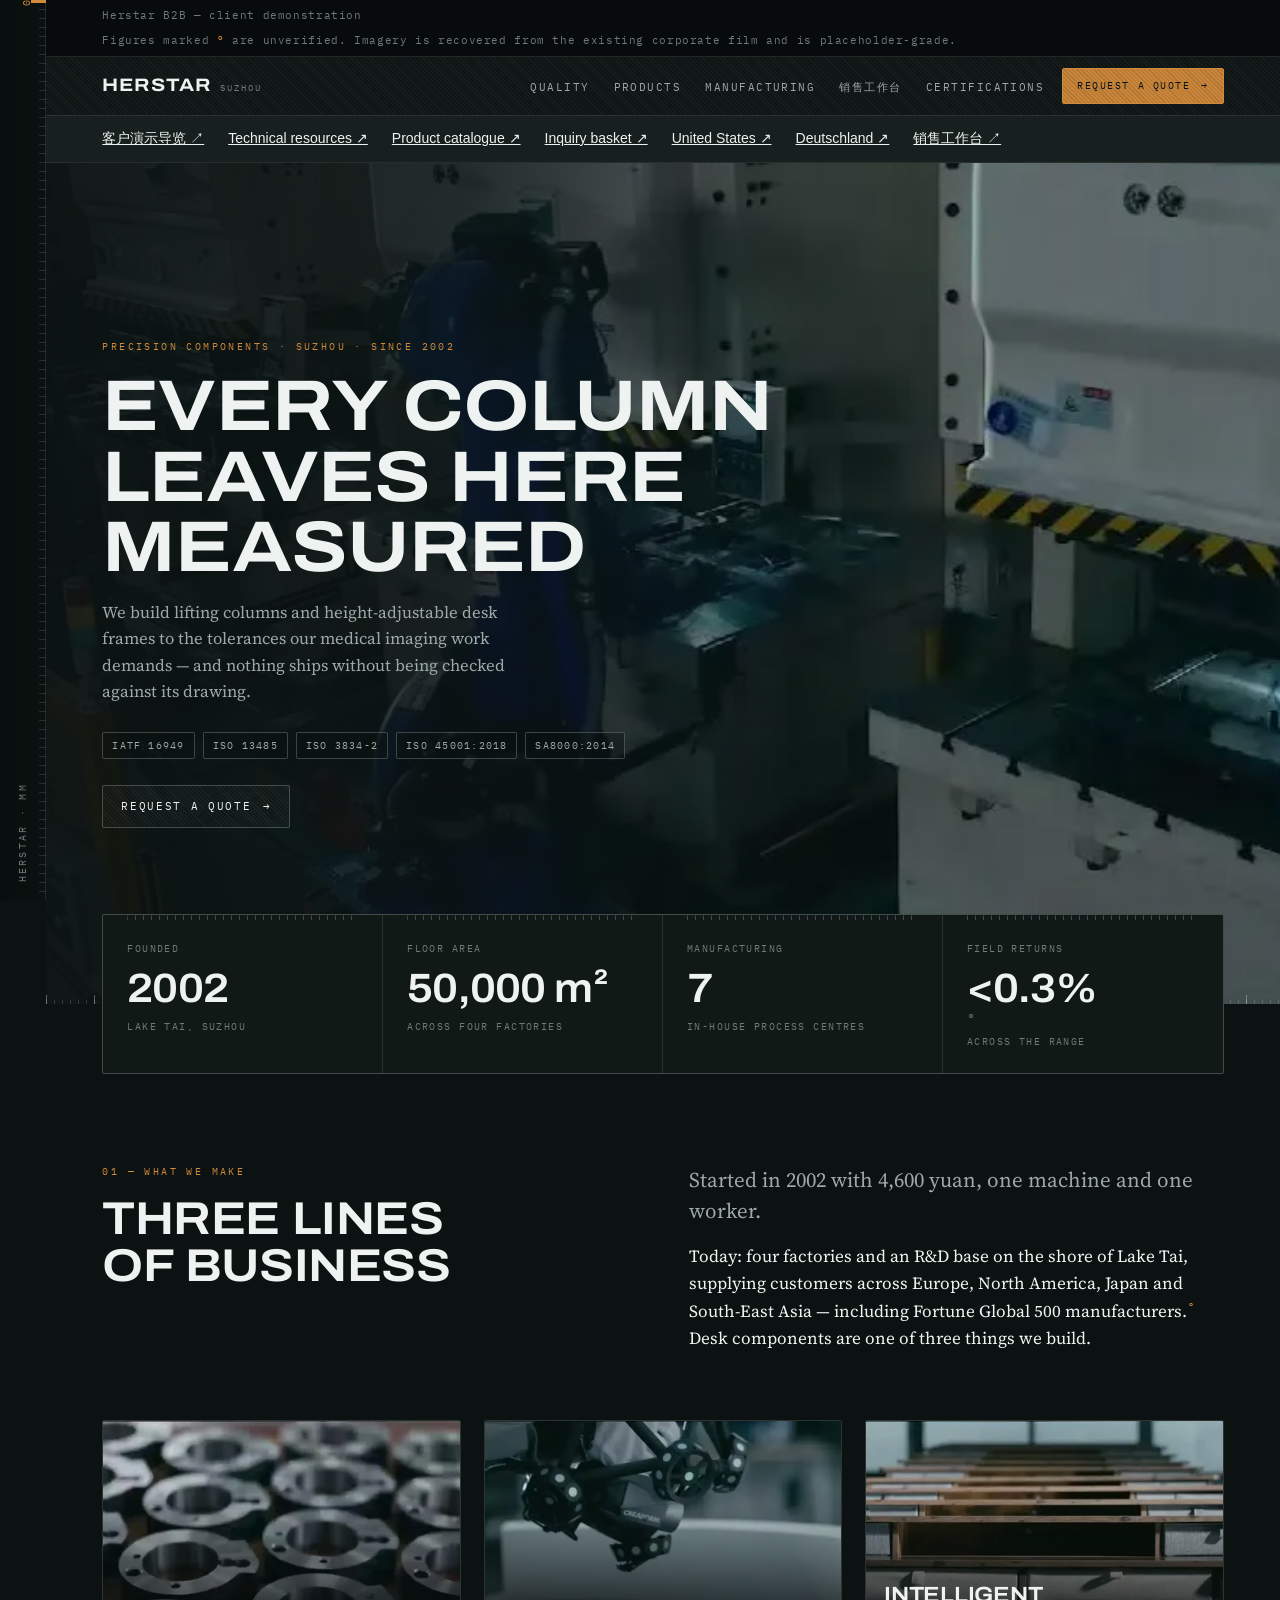
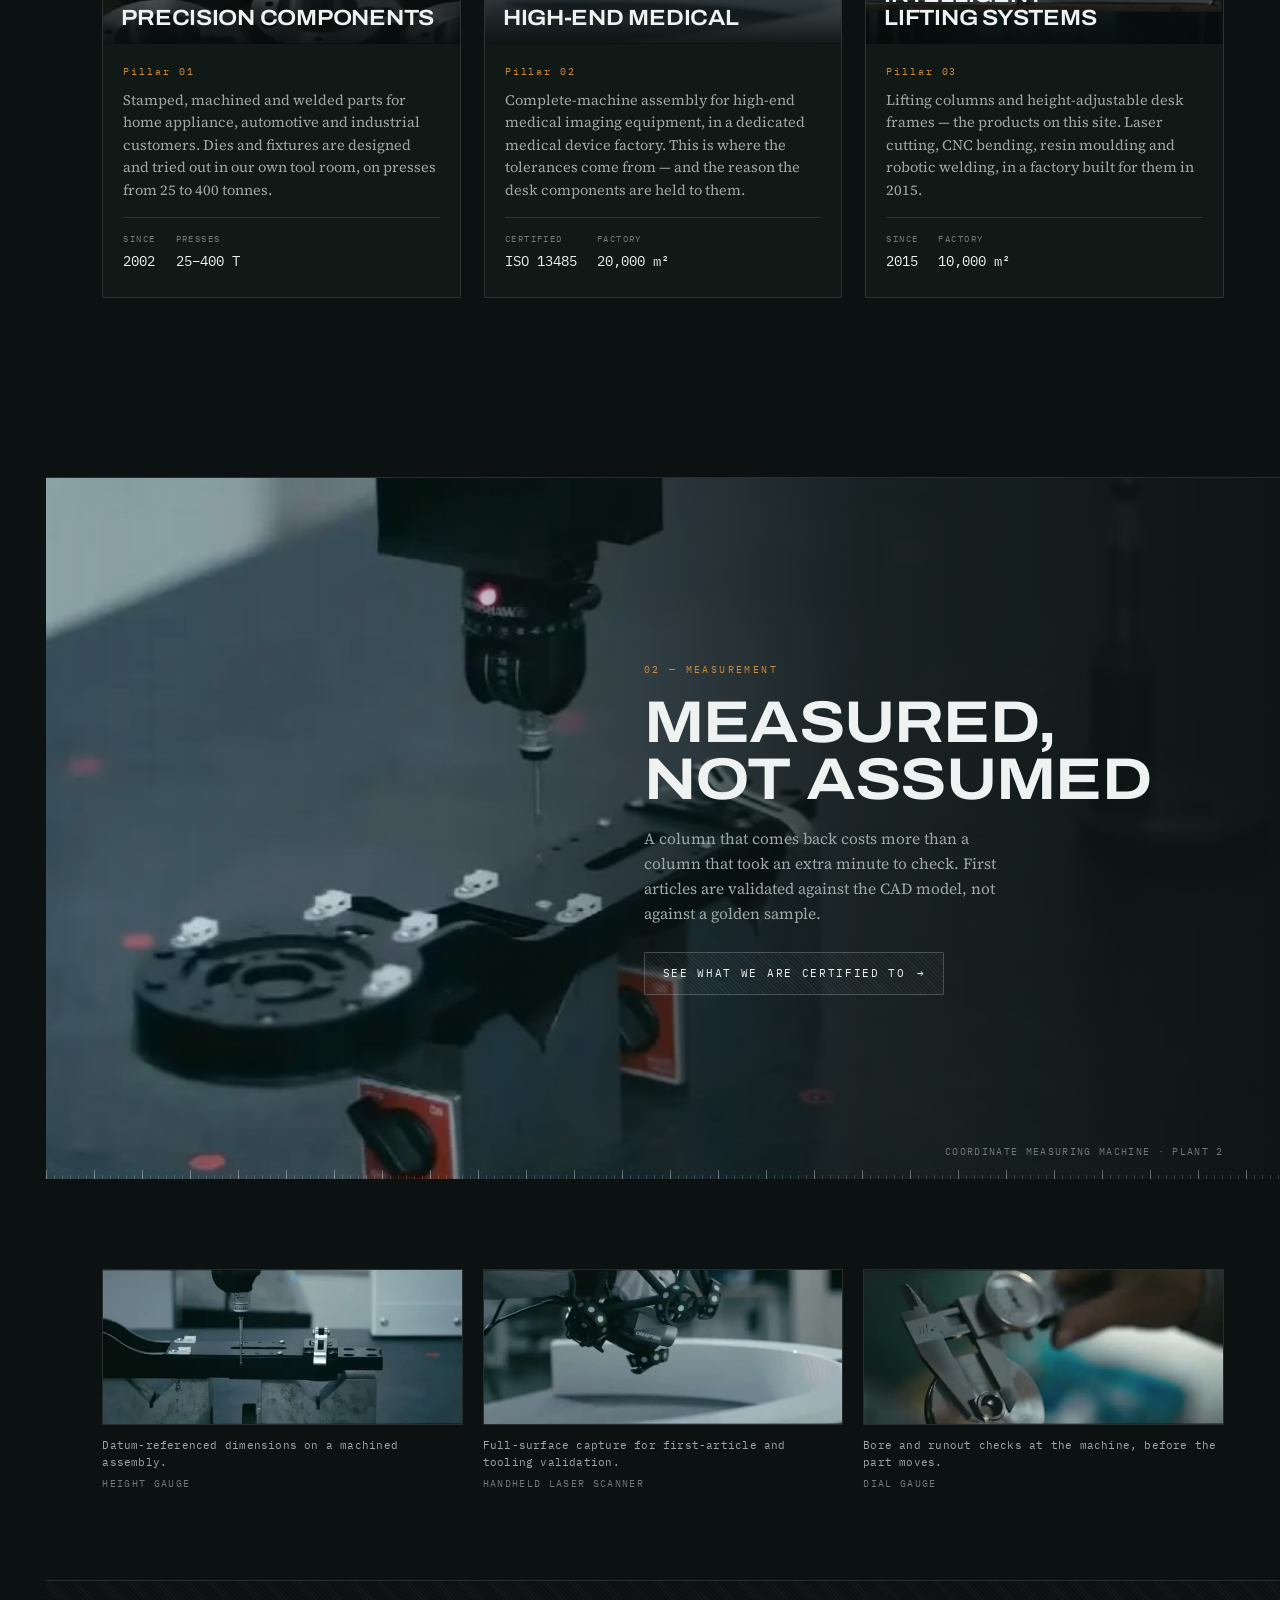
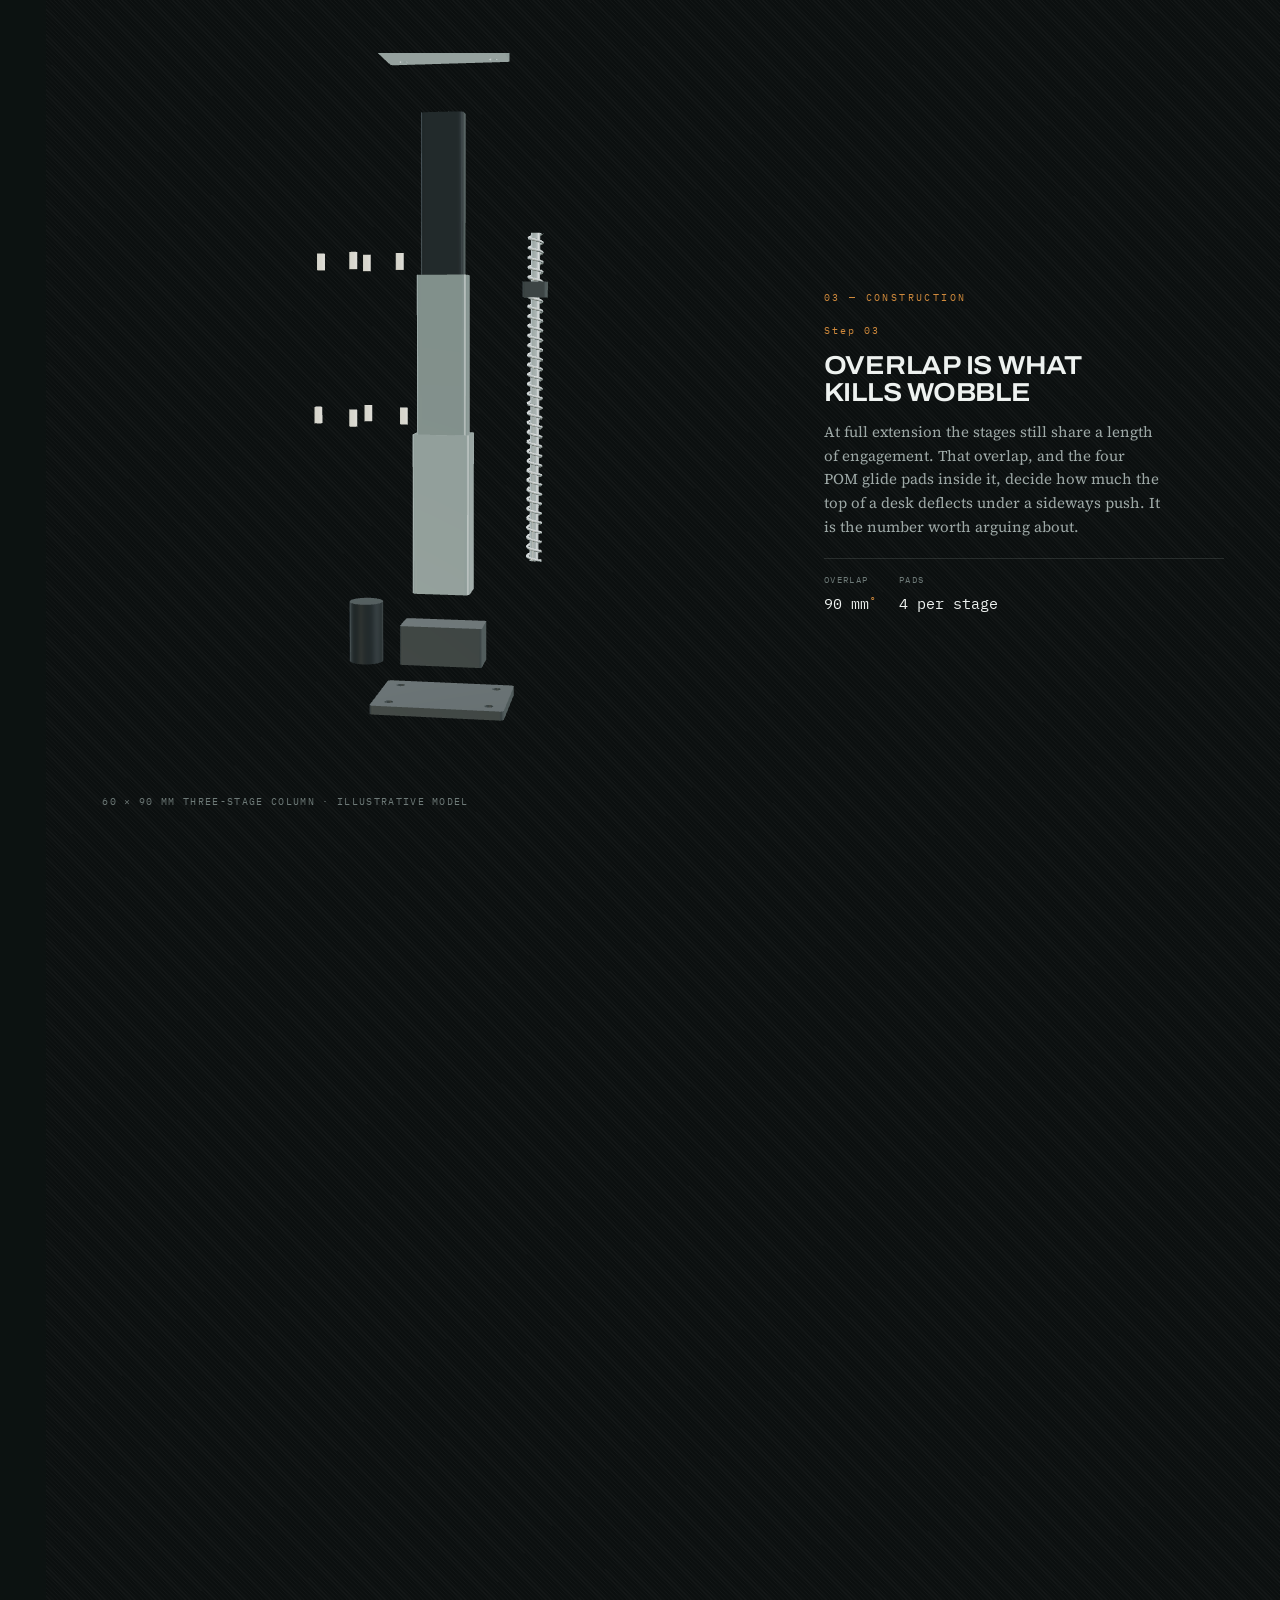
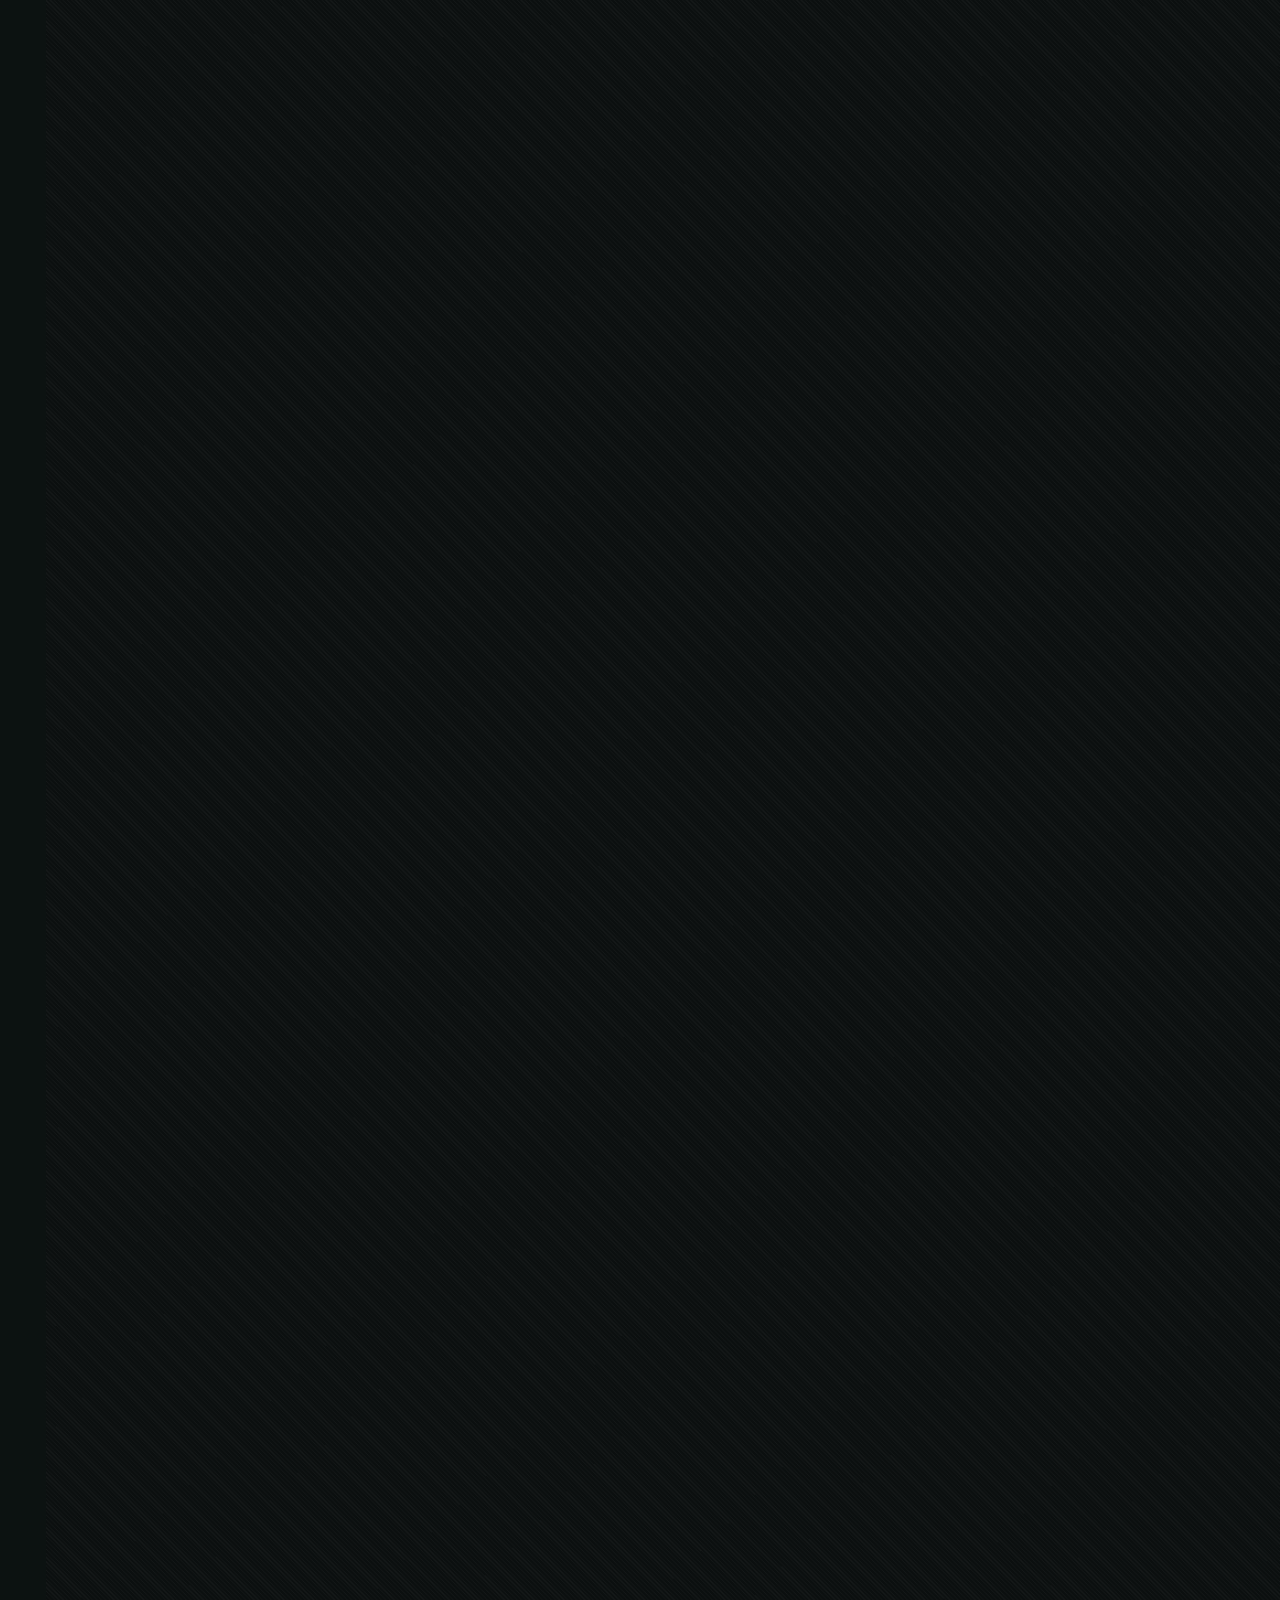
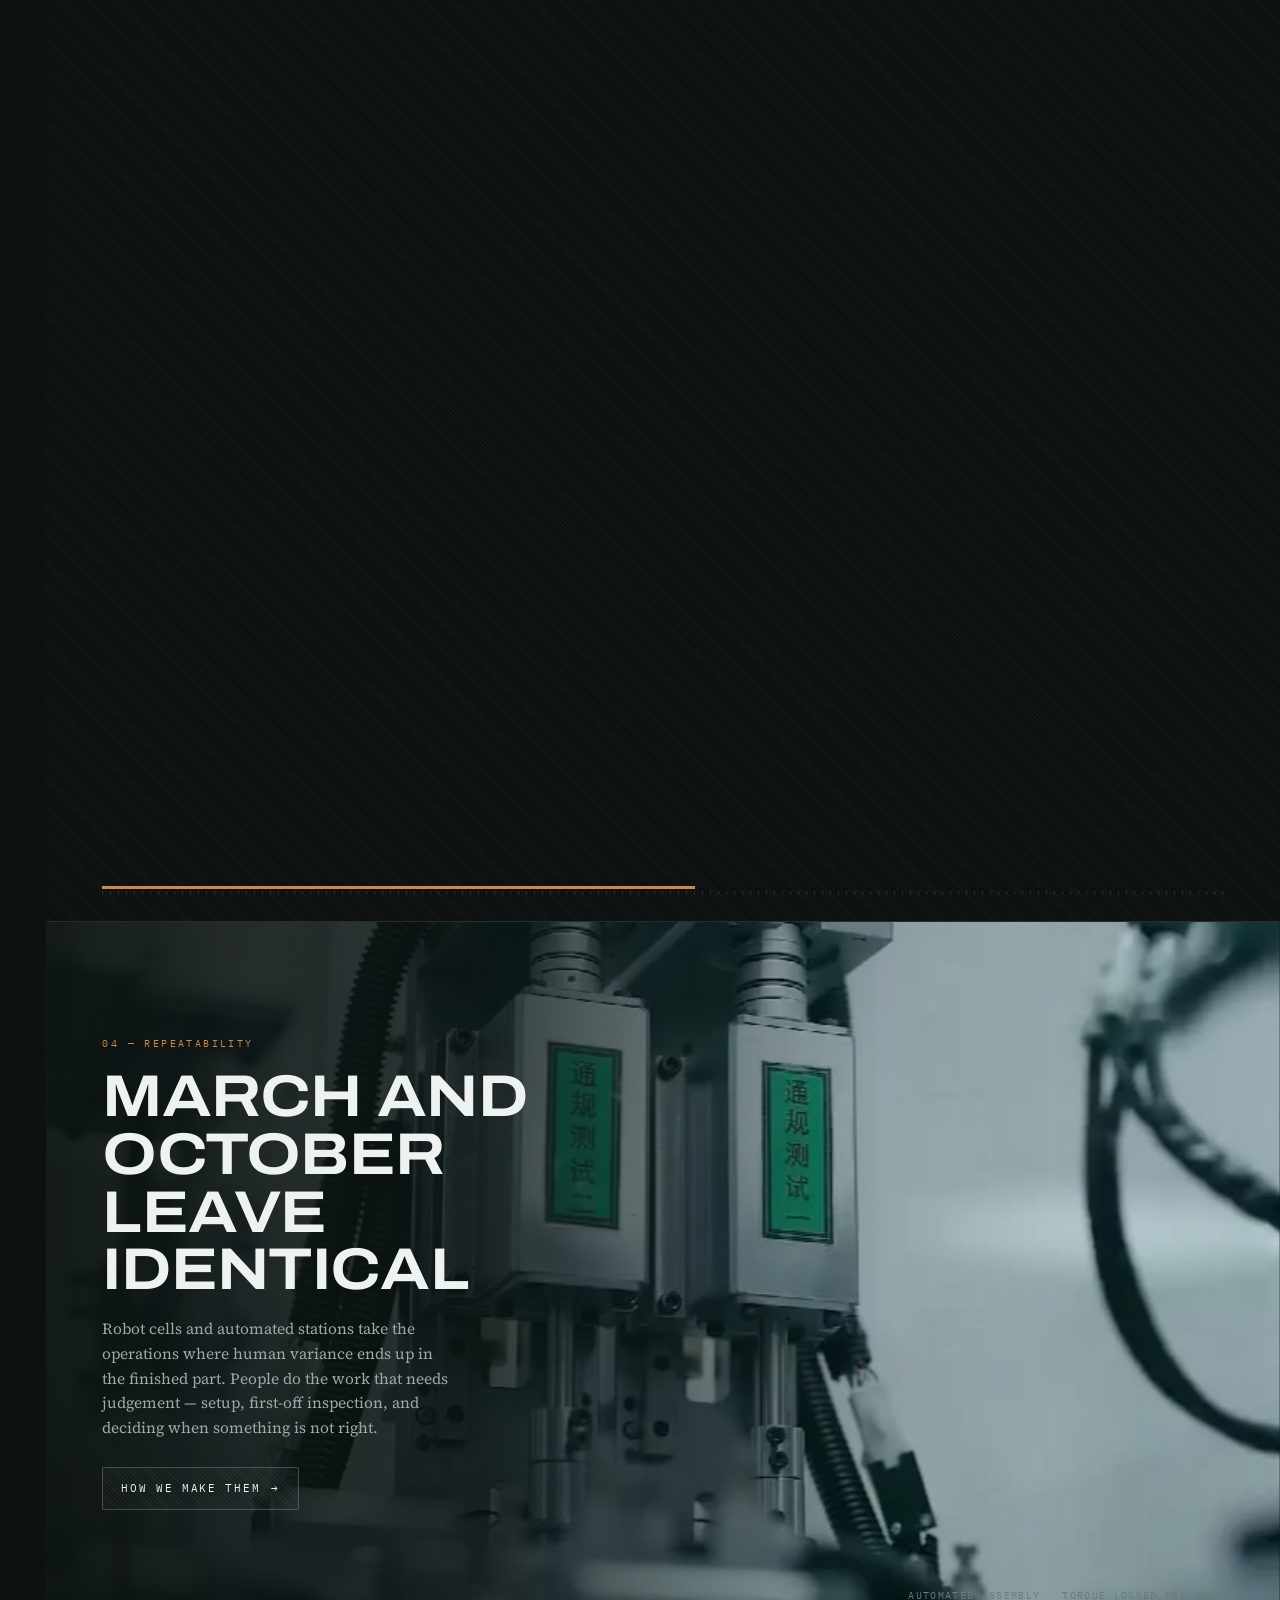
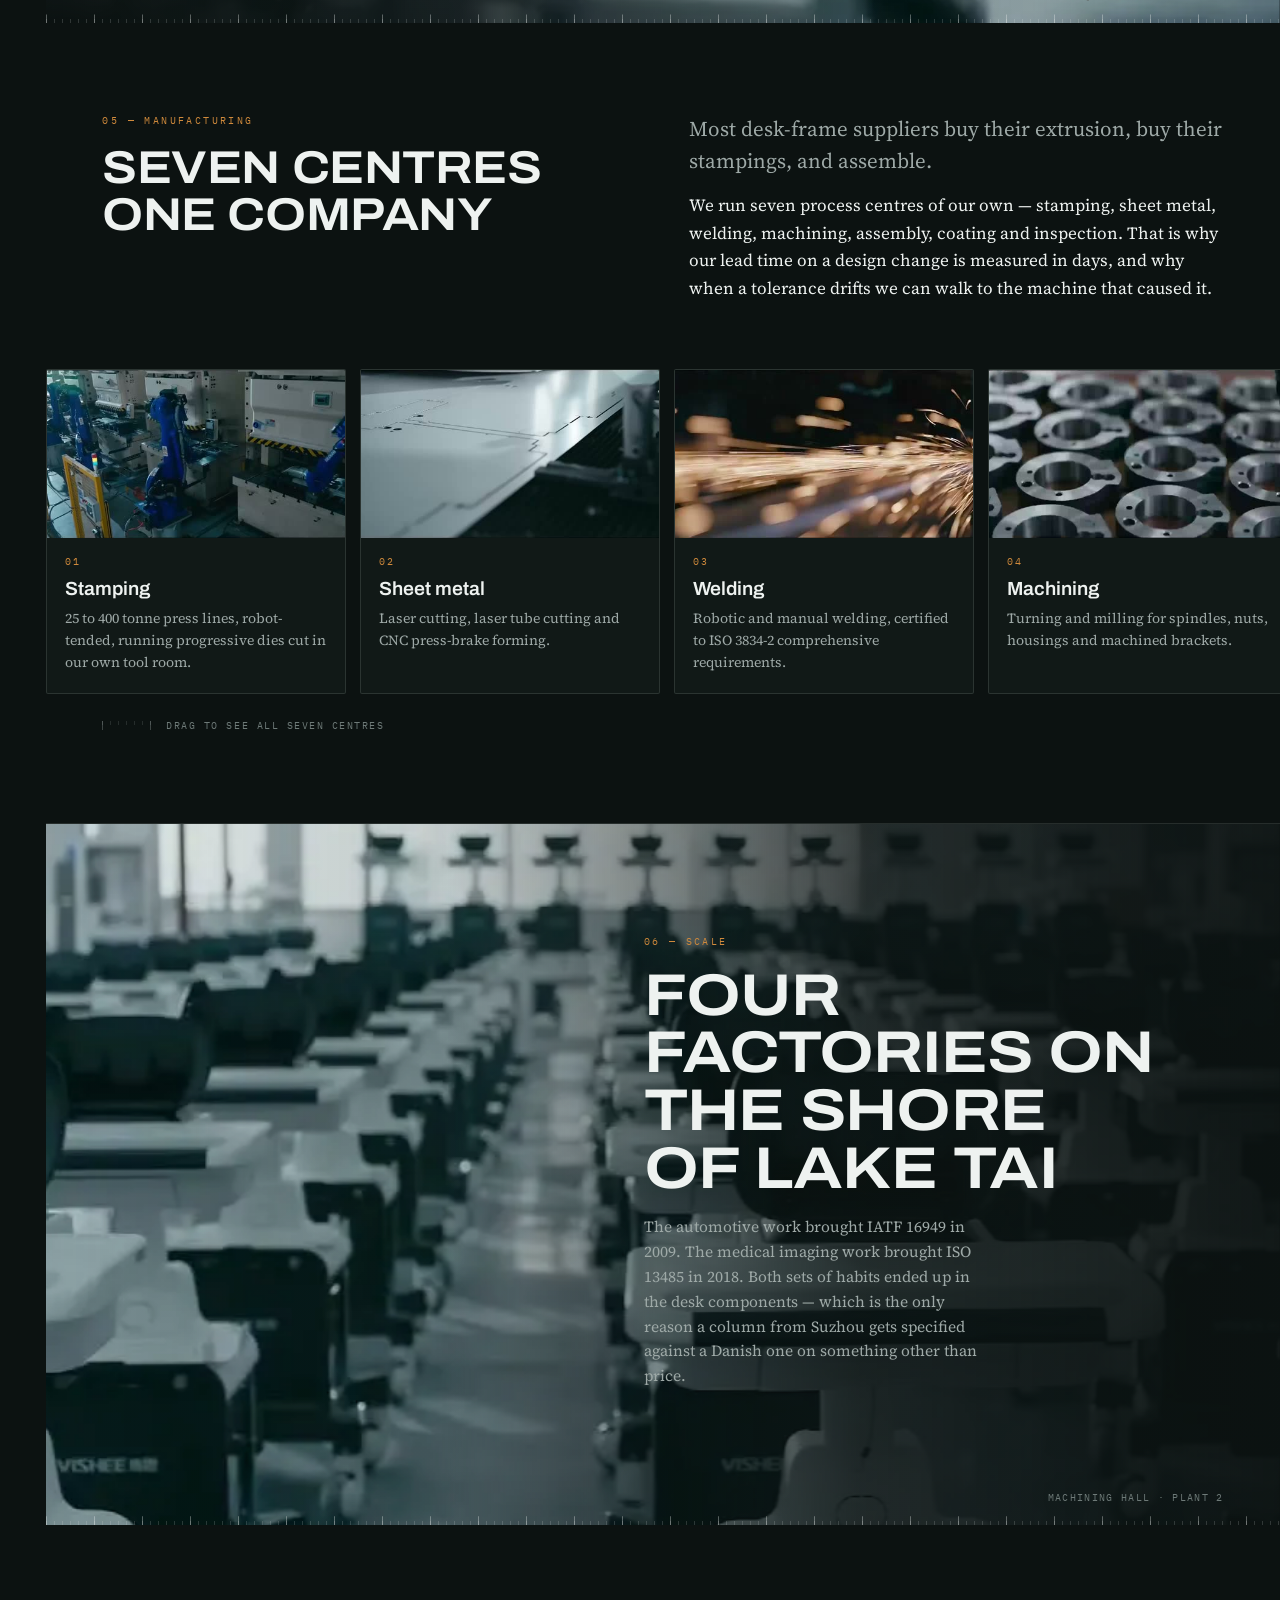
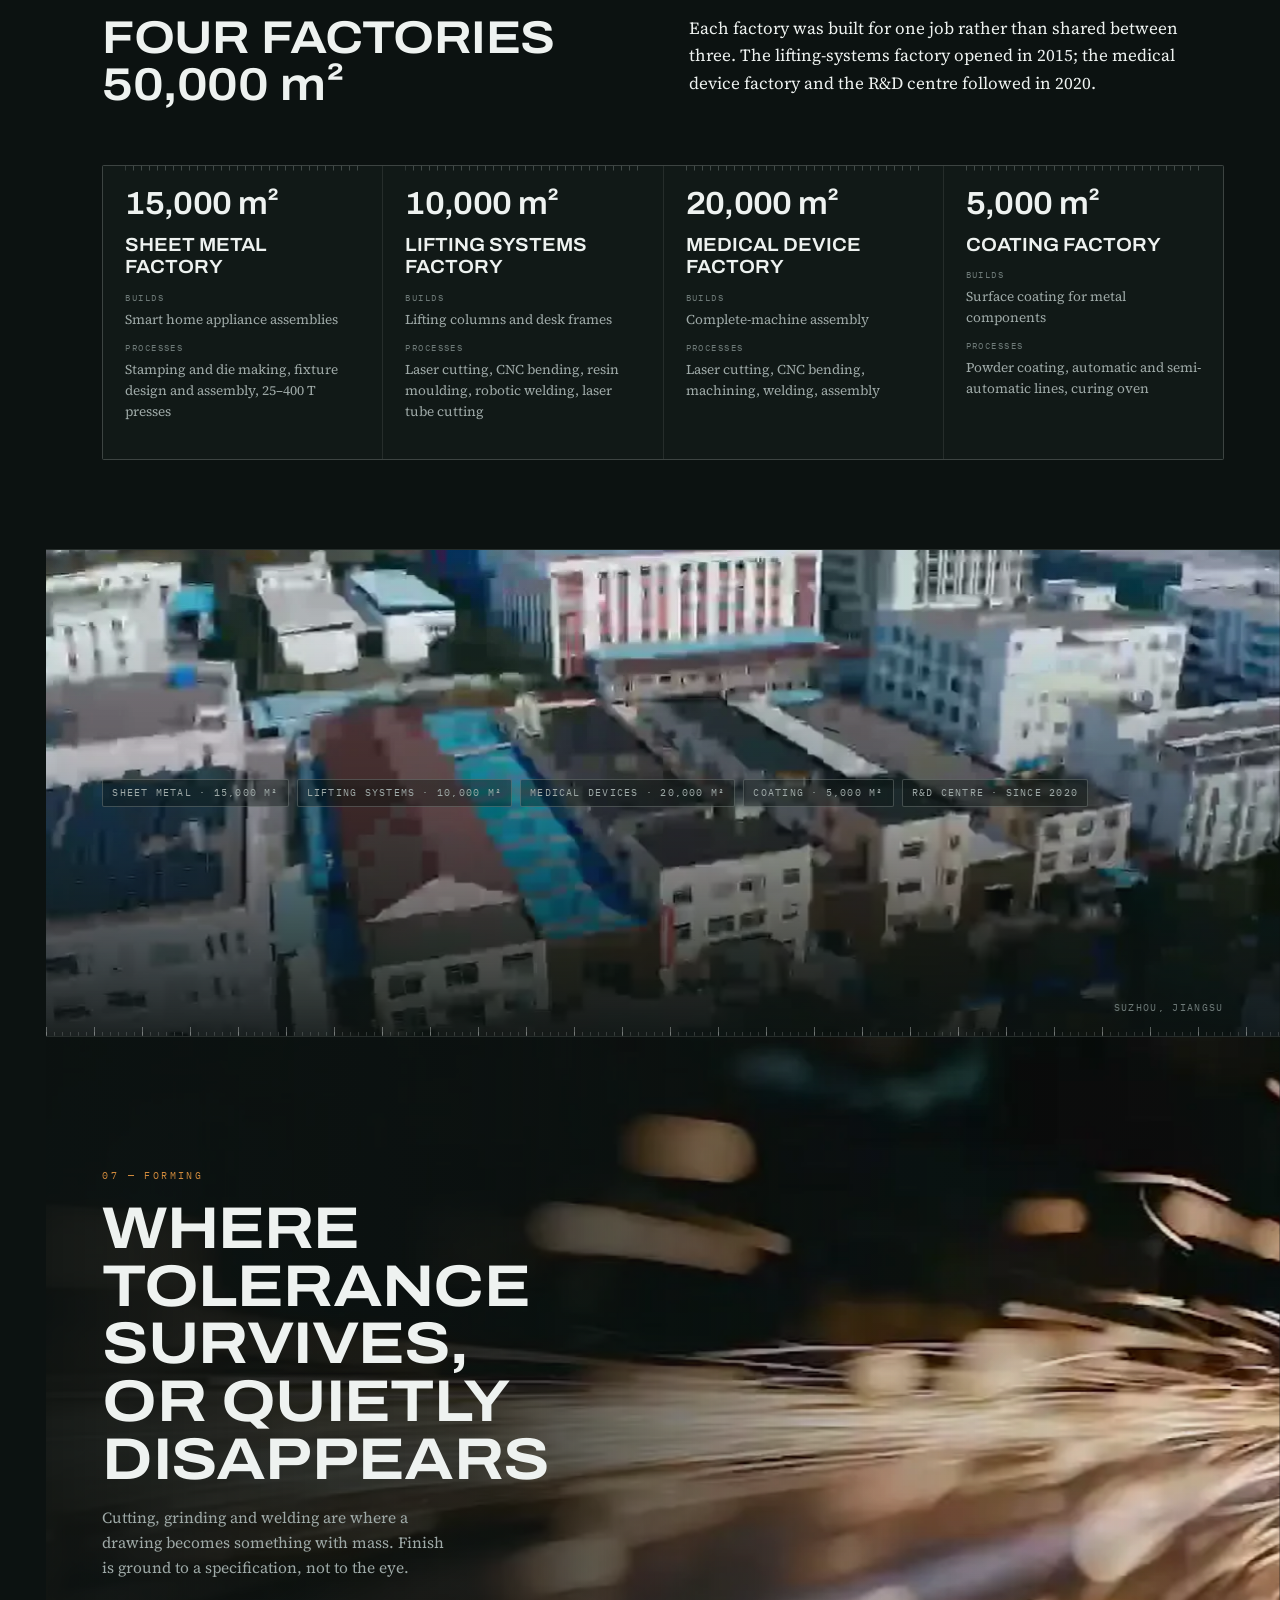
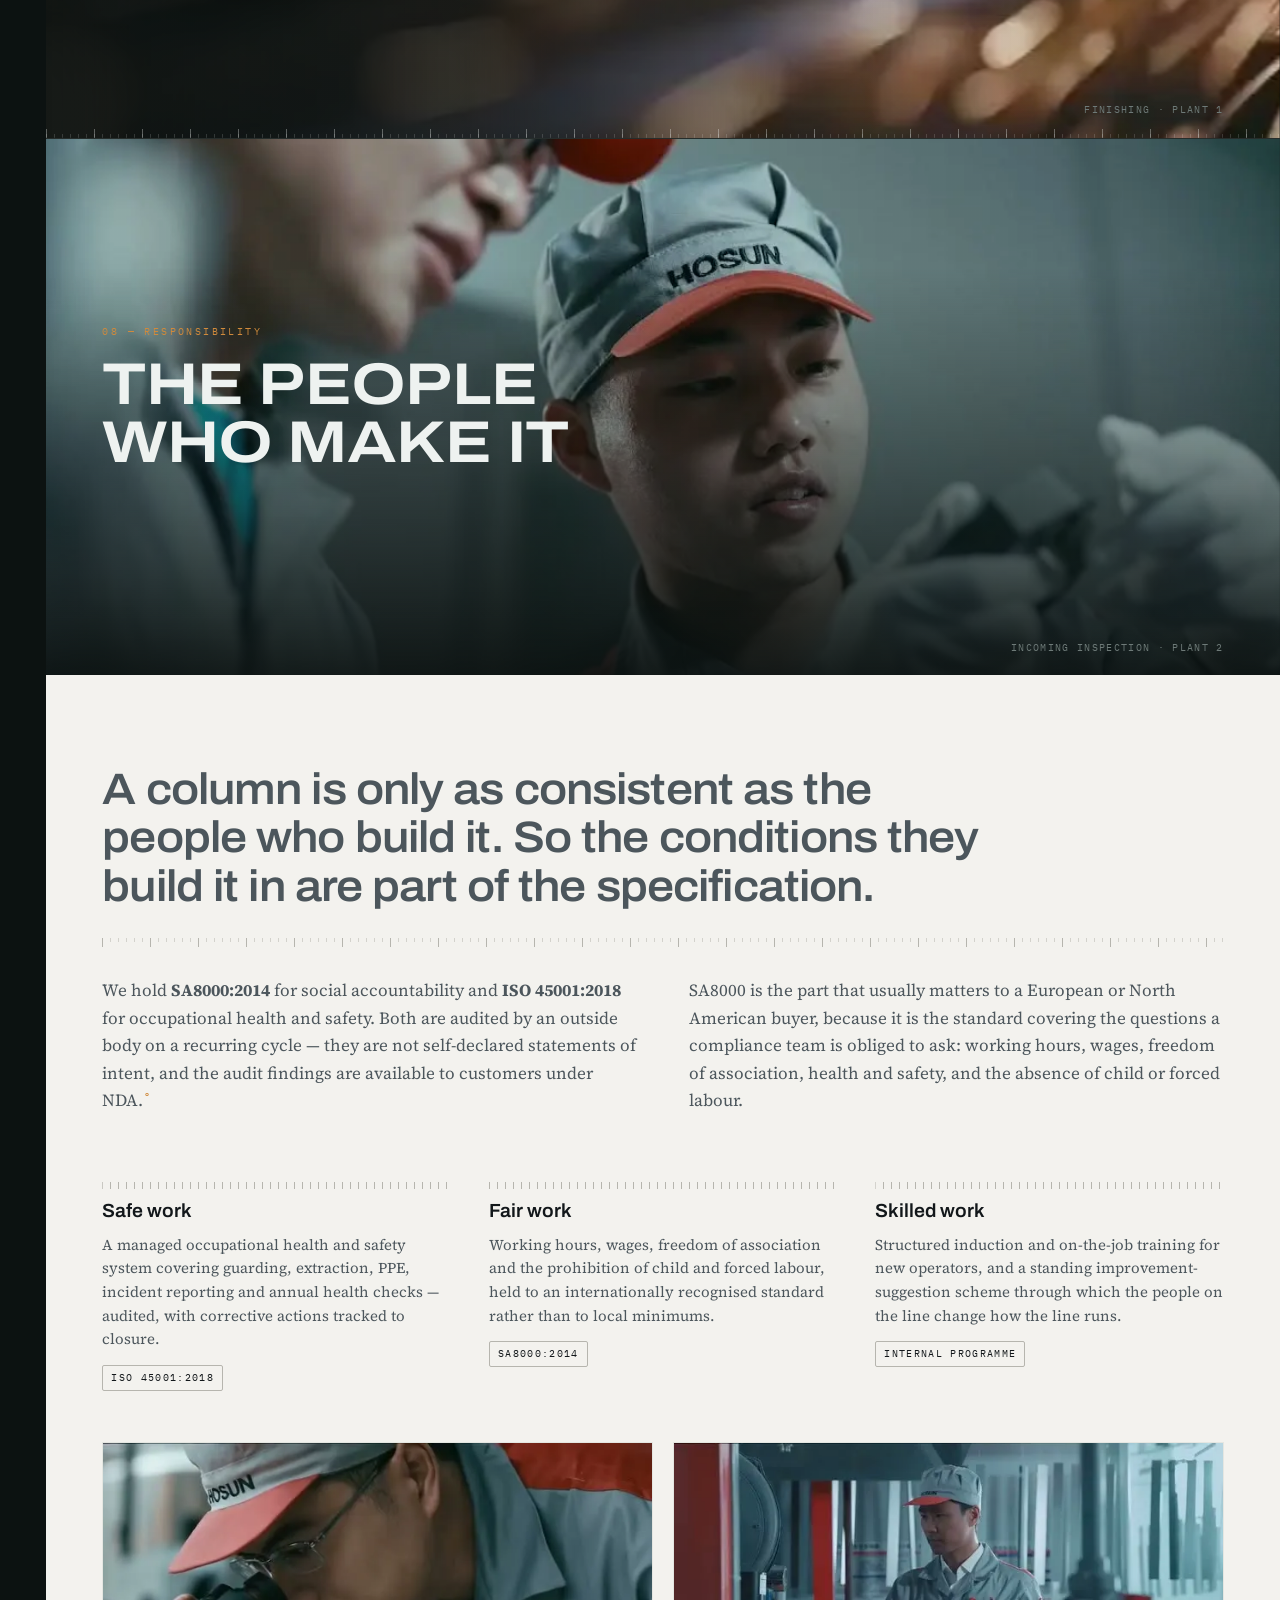
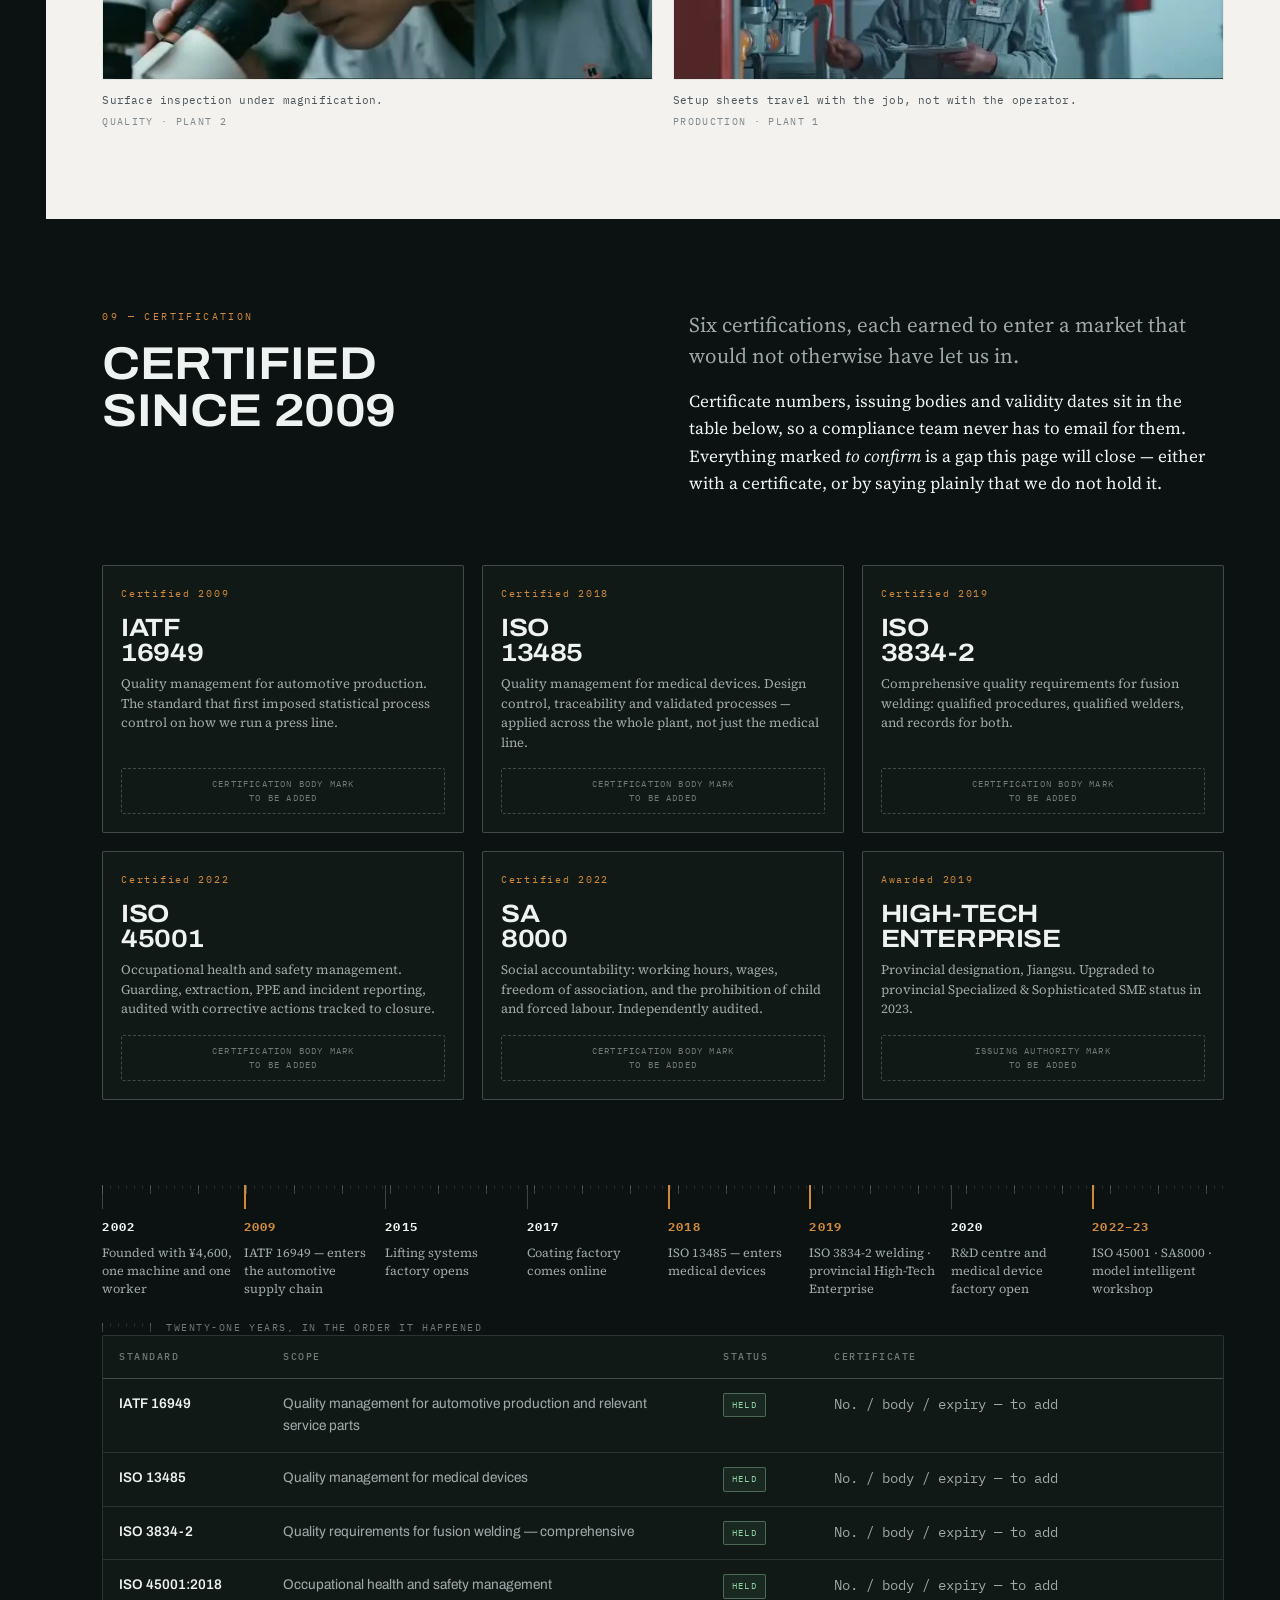
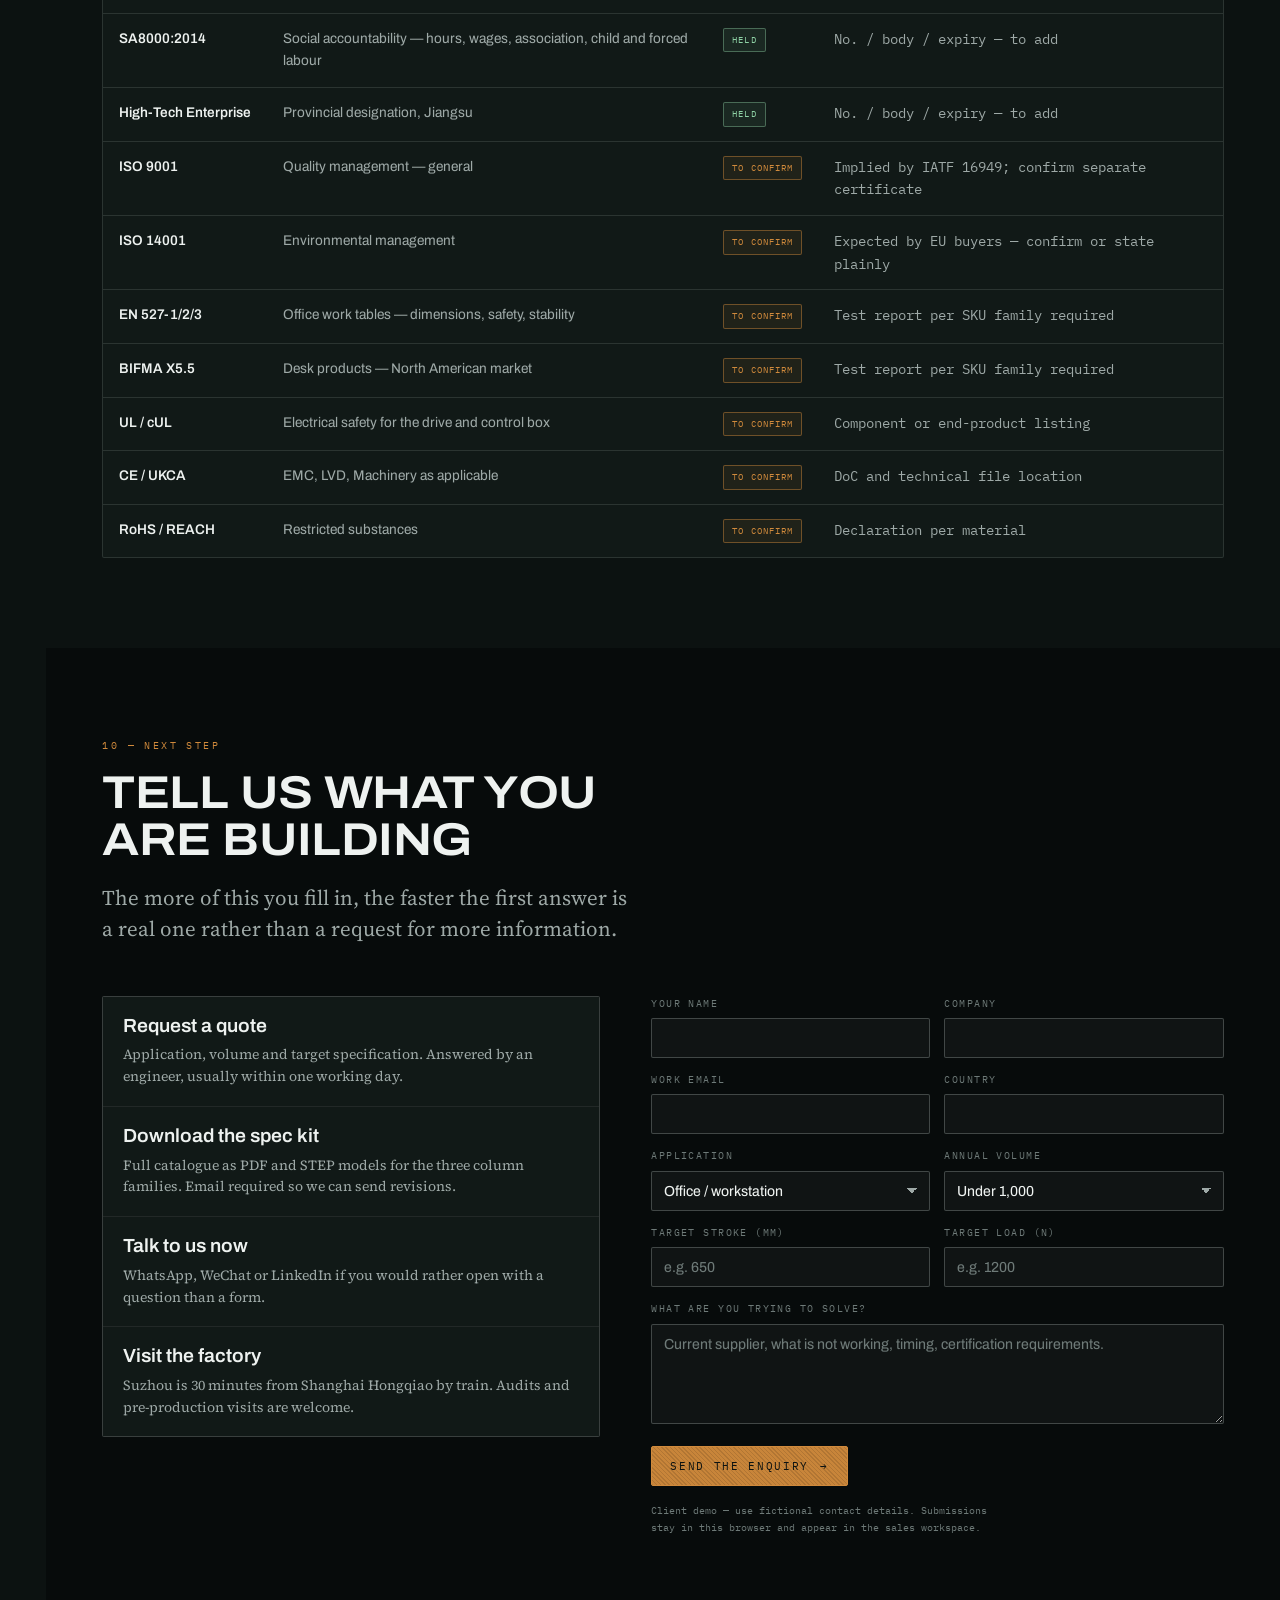
==== demo/index.html @ 0c789c48 "Publish B2B client demo alongside existing GitHub Pages sites" ====
<!doctype html>
<html lang="en">
<head>
<meta charset="utf-8">
<meta name="viewport" content="width=device-width, initial-scale=1">
<title>Herstar — Lifting columns and height-adjustable desk frames, built in Suzhou</title>
<meta name="description" content="Suzhou Herstar builds lifting columns and height-adjustable desk frames to medical-device tolerances. Tooling, stamping, machining, sheet metal, welding and coating in-house. IATF 16949, ISO 13485, ISO 3834-2, ISO 45001, SA8000.">
<link rel="preconnect" href="https://fonts.googleapis.com">
<link rel="preconnect" href="https://fonts.gstatic.com" crossorigin>
<link rel="stylesheet" href="https://fonts.googleapis.com/css2?family=Archivo:wdth,wght@75..125,400..700&family=IBM+Plex+Mono:wght@400;500&family=Source+Serif+4:opsz,wght@8..60,400..600&display=swap">
<link rel="icon" href="data:image/svg+xml,%3Csvg xmlns='http://www.w3.org/2000/svg' viewBox='0 0 32 32'%3E%3Crect width='32' height='32' fill='%230C1211'/%3E%3Crect x='13' y='5' width='6' height='22' fill='%23D08A3C'/%3E%3Crect x='9' y='11' width='14' height='3' fill='%23F3F2EE'/%3E%3C/svg%3E">
<link rel="stylesheet" href="assets/css/site.css">
<style>.demo-shortcuts{display:flex;gap:24px;flex-wrap:wrap;padding:14px max(24px,4.4vw);background:#17201e;color:#eef2f0;font:14px Arial,sans-serif;position:relative;z-index:3}.demo-shortcuts a{color:inherit} @media(max-width:700px){.demo-shortcuts{padding-left:58px;gap:15px}}</style>
</head>
<body>

<!-- Remove this bar, every .vf marker and .foot-legal before a customer sees this. -->
<div class="proto"><div class="wrap">
  <span>Herstar B2B — client demonstration</span>
  <span>Figures marked <b>°</b> are unverified. Imagery is recovered from the existing corporate film and is placeholder-grade.</span>
</div></div>

<!-- the spine: a millimetre rule down the edge of the whole site -->
<div class="spine" aria-hidden="true">
  <span class="spine-trail" style="height:0"></span>
  <span class="spine-mark" style="top:0"></span>
  <span class="spine-num" style="top:0">00</span>
  <span class="spine-cap">Herstar · mm</span>
</div>

<header class="nav">
  <div class="wrap">
    <a class="brand" href="#top">Herstar <span>Suzhou</span></a>
    <ul class="nav-links">
      <li><a href="#measurement">Quality</a></li>
      <li><a href="portal.html#catalog">Products</a></li>
      <li><a href="#capability">Manufacturing</a></li>
      <li><a href="portal.html#admin">销售工作台</a></li>
      <li><a href="#compliance">Certifications</a></li>
    </ul>
    <a class="btn btn-sm btn-solid" href="portal.html#inquiry">Request a quote <span class="ar">&rarr;</span></a>
  </div>
</header>

<main id="top">
<div class="demo-shortcuts"><a href="portal.html#guide">客户演示导览 ↗</a><a href="portal.html#resources">Technical resources ↗</a><a href="portal.html#catalog">Product catalogue ↗</a><a href="portal.html#inquiry">Inquiry basket ↗</a><a href="us.html">United States ↗</a><a href="de.html">Deutschland ↗</a><a href="portal.html#admin">销售工作台 ↗</a></div>

  <!-- ===================== 00 HERO ===================== -->
  <section class="chapter hero" data-ch="00">
    <picture>
      <source type="image/webp" srcset="assets/img/auto-robot-cell-960.webp 960w, assets/img/auto-robot-cell-1280.webp 1280w, assets/img/auto-robot-cell-1920.webp 1920w" sizes="100vw">
      <img src="assets/img/auto-robot-cell-1920.jpg" srcset="assets/img/auto-robot-cell-960.jpg 960w, assets/img/auto-robot-cell-1280.jpg 1280w, assets/img/auto-robot-cell-1920.jpg 1920w" sizes="100vw" alt="A line of six-axis robots tending stamping presses on the Herstar factory floor." fetchpriority="high" decoding="async">
    </picture>
    <div class="chapter-scrim scrim-l"></div>
    <div class="chapter-body">
      <div class="wrap">
        <div class="chapter-col">
          <span class="eyebrow">Precision components · Suzhou · Since 2002</span>
          <h1 class="chapter-h">Every column leaves here measured</h1>
          <p class="chapter-p">We build lifting columns and height-adjustable desk frames to the tolerances our medical imaging work demands — and nothing ships without being checked against its drawing.</p>
          <div class="chips" style="margin-bottom:26px">
            <span class="chip">IATF 16949</span>
            <span class="chip">ISO 13485</span>
            <span class="chip">ISO 3834-2</span>
            <span class="chip">ISO 45001:2018</span>
            <span class="chip">SA8000:2014</span>
          </div>
          <a class="btn" href="portal.html#inquiry">Request a quote <span class="ar">&rarr;</span></a>
        </div>
      </div>
    </div>
    <div class="scroll-cue"><i></i> Scroll</div>
    <span class="chapter-tag">Robot press cell · Plant 1</span>
    <div class="chapter-rule"></div>
  </section>

  <!-- stat band overlapping the hero, WEIMA-style -->
  <div class="statband">
    <div class="wrap">
      <div class="inner rv">
        <div class="stat"><span class="tick"><i></i></span><span>Founded</span><b data-plain="1">2002</b><span>Lake Tai, Suzhou</span></div>
        <div class="stat"><span class="tick"><i></i></span><span>Floor area</span><b data-count="50000" data-suffix=" m²">50,000 m²</b><span>Across four factories</span></div>
        <div class="stat"><span class="tick"><i></i></span><span>Manufacturing</span><b data-count="7">7</b><span>In-house process centres</span></div>
        <div class="stat"><span class="tick"><i></i></span><span>Field returns</span><b data-plain="1" data-sup="Published on hosunherstar.com with no stated basis. Needs period, population and definition of a return.">&lt;0.3%</b><span>Across the range</span></div>
      </div>
    </div>
  </div>


  <!-- ===================== 01 WHAT WE MAKE — the three pillars ===================== -->
  <section class="sec" id="pillars" data-ch="01">
    <div class="wrap">
      <div class="sec-head two rv">
        <div>
          <span class="eyebrow">01 — What we make</span>
          <h2>Three lines<br>of business</h2>
        </div>
        <div>
          <p class="lede">Started in 2002 with 4,600 yuan, one machine and one worker.</p>
          <p>Today: four factories and an R&amp;D base on the shore of Lake Tai, supplying customers across Europe, North America, Japan and South-East Asia — including Fortune Global 500 manufacturers.<span class="vf" title="Claimed on hosun.cn. Confirm which customers may be named publicly before this line goes live.">°</span> Desk components are one of three things we build.</p>
        </div>
      </div>

      <div class="pillars rv">
        <article class="pillar">
          <div class="shot">
            <picture>
              <source type="image/webp" srcset="assets/img/cap-machined-parts-640.webp 640w, assets/img/cap-machined-parts-960.webp 960w" sizes="(max-width:900px) 100vw, 33vw">
              <img src="assets/img/cap-machined-parts-960.jpg" alt="Rows of identical machined aluminium flanges after machining." loading="lazy" decoding="async">
            </picture>
            <h3 class="label">Precision components</h3>
          </div>
          <div class="txt">
            <span class="n">Pillar 01</span>
            <p>Stamped, machined and welded parts for home appliance, automotive and industrial customers. Dies and fixtures are designed and tried out in our own tool room, on presses from 25 to 400 tonnes.</p>
            <dl>
              <div><dt>Since</dt><dd>2002</dd></div>
              <div><dt>Presses</dt><dd>25–400 T</dd></div>
            </dl>
          </div>
        </article>

        <article class="pillar">
          <div class="shot">
            <picture>
              <source type="image/webp" srcset="assets/img/hero-metrology-scanner-640.webp 640w, assets/img/hero-metrology-scanner-960.webp 960w" sizes="(max-width:900px) 100vw, 33vw">
              <img src="assets/img/hero-metrology-scanner-960.jpg" alt="A handheld blue-light laser scanner passing over a white machined component." loading="lazy" decoding="async">
            </picture>
            <h3 class="label">High-end medical</h3>
          </div>
          <div class="txt">
            <span class="n">Pillar 02</span>
            <p>Complete-machine assembly for high-end medical imaging equipment, in a dedicated medical device factory. This is where the tolerances come from — and the reason the desk components are held to them.</p>
            <dl>
              <div><dt>Certified</dt><dd>ISO 13485</dd></div>
              <div><dt>Factory</dt><dd>20,000 m²</dd></div>
            </dl>
          </div>
        </article>

        <article class="pillar">
          <div class="shot">
            <picture>
              <source type="image/webp" srcset="assets/img/product-frames-line-640.webp 640w, assets/img/product-frames-line-960.webp 960w" sizes="(max-width:900px) 100vw, 33vw">
              <img src="assets/img/product-frames-line-960.jpg" alt="Height-adjustable desk frames moving along an assembly line." loading="lazy" decoding="async">
            </picture>
            <h3 class="label">Intelligent lifting systems</h3>
          </div>
          <div class="txt">
            <span class="n">Pillar 03</span>
            <p>Lifting columns and height-adjustable desk frames — the products on this site. Laser cutting, CNC bending, resin moulding and robotic welding, in a factory built for them in 2015.</p>
            <dl>
              <div><dt>Since</dt><dd>2015</dd></div>
              <div><dt>Factory</dt><dd>10,000 m²</dd></div>
            </dl>
          </div>
        </article>
      </div>
    </div>
  </section>

  <!-- ===================== 02 MEASUREMENT ===================== -->
  <section class="chapter" id="measurement" data-ch="02" style="margin-top:clamp(56px,7vw,104px)">
    <picture>
      <source type="image/webp" srcset="assets/img/qc-cmm-probe-960.webp 960w, assets/img/qc-cmm-probe-1280.webp 1280w, assets/img/qc-cmm-probe-1920.webp 1920w" sizes="100vw">
      <img src="assets/img/qc-cmm-probe-1920.jpg" srcset="assets/img/qc-cmm-probe-960.jpg 960w, assets/img/qc-cmm-probe-1280.jpg 1280w, assets/img/qc-cmm-probe-1920.jpg 1920w" sizes="100vw" alt="A touch probe measuring a black machined component on a granite table under red alignment lasers." loading="lazy" decoding="async">
    </picture>
    <div class="chapter-scrim scrim-r"></div>
    <div class="chapter-body">
      <div class="wrap">
        <div class="chapter-col right">
          <span class="eyebrow">02 — Measurement</span>
          <h2 class="chapter-h">Measured, not assumed</h2>
          <p class="chapter-p">A column that comes back costs more than a column that took an extra minute to check. First articles are validated against the CAD model, not against a golden sample.</p>
          <a class="btn" href="#compliance">See what we are certified to <span class="ar">&rarr;</span></a>
        </div>
      </div>
    </div>
    <span class="chapter-tag">Coordinate measuring machine · Plant 2</span>
    <div class="chapter-rule"></div>
  </section>

  <section class="sec">
    <div class="wrap">
      <div class="figs rv">
        <figure class="fig">
          <div class="shot">
            <picture>
              <source type="image/webp" srcset="assets/img/qc-height-gauge-640.webp 640w, assets/img/qc-height-gauge-960.webp 960w" sizes="(max-width:900px) 100vw, 33vw">
              <img src="assets/img/qc-height-gauge-960.jpg" srcset="assets/img/qc-height-gauge-640.jpg 640w, assets/img/qc-height-gauge-960.jpg 960w" sizes="(max-width:900px) 100vw, 33vw" width="960" height="414" alt="A measuring probe descending onto a black machined bracket held in a fixture." loading="lazy" decoding="async">
            </picture>
          </div>
          <figcaption>Datum-referenced dimensions on a machined assembly.<span class="who">Height gauge</span></figcaption>
        </figure>
        <figure class="fig">
          <div class="shot">
            <picture>
              <source type="image/webp" srcset="assets/img/hero-metrology-scanner-640.webp 640w, assets/img/hero-metrology-scanner-960.webp 960w" sizes="(max-width:900px) 100vw, 33vw">
              <img src="assets/img/hero-metrology-scanner-960.jpg" srcset="assets/img/hero-metrology-scanner-640.jpg 640w, assets/img/hero-metrology-scanner-960.jpg 960w" sizes="(max-width:900px) 100vw, 33vw" width="960" height="414" alt="A handheld blue-light laser scanner passing over a white machined component." loading="lazy" decoding="async">
            </picture>
          </div>
          <figcaption>Full-surface capture for first-article and tooling validation.<span class="who">Handheld laser scanner</span></figcaption>
        </figure>
        <figure class="fig">
          <div class="shot">
            <picture>
              <source type="image/webp" srcset="assets/img/qc-dial-gauge-640.webp 640w, assets/img/qc-dial-gauge-960.webp 960w" sizes="(max-width:900px) 100vw, 33vw">
              <img src="assets/img/qc-dial-gauge-960.jpg" srcset="assets/img/qc-dial-gauge-640.jpg 640w, assets/img/qc-dial-gauge-960.jpg 960w" sizes="(max-width:900px) 100vw, 33vw" width="960" height="414" alt="A dial gauge on a bore, held by a gloved hand." loading="lazy" decoding="async">
            </picture>
          </div>
          <figcaption>Bore and runout checks at the machine, before the part moves.<span class="who">Dial gauge</span></figcaption>
        </figure>
      </div>
    </div>
  </section>

  <!-- ===================== 02 CONSTRUCTION ===================== -->
  <section class="dissect" id="construction" data-ch="07">
    <div class="dissect-track">
      <div class="dissect-stick">
        <div>
          <div class="dissect-canvas">
            <canvas id="column-canvas" aria-label="Interactive exploded view of a three-stage lifting column" role="img"></canvas>
            <img class="dissect-fallback" src="assets/img/cap-machined-parts-960.jpg" alt="Machined aluminium components arranged in rows." width="960" height="414">
            <span class="dissect-scale">60 × 90 mm three-stage column · illustrative model</span>
          </div>
        </div>
        <div>
          <span class="eyebrow">03 — Construction</span>
          <div class="dissect-steps">
            <div class="step on">
              <span class="n">Step 01</span>
              <h3>A column is not an extrusion with a motor in it</h3>
              <p>Eleven machined parts, three anodised profiles, a ground spindle and a set of glide pads — assembled and tested as one unit. Scroll to take it apart.</p>
              <dl>
                <div><dt>Profile</dt><dd>60 × 90 mm</dd></div>
                <div><dt>Stages</dt><dd>3</dd></div>
                <div><dt>Wall</dt><dd>3.0 mm</dd></div>
              </dl>
            </div>
            <div class="step">
              <span class="n">Step 02</span>
              <h3>Three profiles, nested</h3>
              <p>Each stage is extruded, cut, and machined to fit the one above it. The tighter that fit, the less the desk moves when someone leans on it — and the more precisely each profile has to be held.</p>
              <dl>
                <div><dt>Stage 1</dt><dd>90 × 60</dd></div>
                <div><dt>Stage 2</dt><dd>78 × 48</dd></div>
                <div><dt>Stage 3</dt><dd>66 × 36</dd></div>
              </dl>
            </div>
            <div class="step">
              <span class="n">Step 03</span>
              <h3>Overlap is what kills wobble</h3>
              <p>At full extension the stages still share a length of engagement. That overlap, and the four POM glide pads inside it, decide how much the top of a desk deflects under a sideways push. It is the number worth arguing about.</p>
              <dl>
                <div><dt>Overlap</dt><dd>90 mm<span class="vf" title="Representative geometry. Replace with the drawing value.">°</span></dd></div>
                <div><dt>Pads</dt><dd>4 per stage</dd></div>
              </dl>
            </div>
            <div class="step">
              <span class="n">Step 04</span>
              <h3>The drive train is ours too</h3>
              <p>Spindle, nut and gearbox housing are machined and assembled in the same building as the profiles they sit inside. When a column runs quieter than the last batch, we know which machine to walk to.</p>
              <dl>
                <div><dt>Spindle</dt><dd>Ground steel</dd></div>
                <div><dt>Nut</dt><dd>Machined</dd></div>
              </dl>
            </div>
          </div>
        </div>
      </div>
      <div class="dissect-progress"><i></i></div>
    </div>
  </section>

  <!-- ===================== 03 REPEATABILITY ===================== -->
  <section class="chapter" id="repeatability" data-ch="03">
    <picture>
      <source type="image/webp" srcset="assets/img/auto-assembly-960.webp 960w, assets/img/auto-assembly-1280.webp 1280w, assets/img/auto-assembly-1920.webp 1920w" sizes="100vw">
      <img src="assets/img/auto-assembly-1920.jpg" srcset="assets/img/auto-assembly-960.jpg 960w, assets/img/auto-assembly-1280.jpg 1280w, assets/img/auto-assembly-1920.jpg 1920w" sizes="100vw" alt="An automated assembly station with pneumatic actuators and digital readouts." loading="lazy" decoding="async">
    </picture>
    <div class="chapter-scrim scrim-l"></div>
    <div class="chapter-body">
      <div class="wrap">
        <div class="chapter-col">
          <span class="eyebrow">04 — Repeatability</span>
          <h2 class="chapter-h">March and October leave identical</h2>
          <p class="chapter-p">Robot cells and automated stations take the operations where human variance ends up in the finished part. People do the work that needs judgement — setup, first-off inspection, and deciding when something is not right.</p>
          <a class="btn" href="#capability">How we make them <span class="ar">&rarr;</span></a>
        </div>
      </div>
    </div>
    <span class="chapter-tag">Automated assembly · torque logged per unit</span>
    <div class="chapter-rule"></div>
  </section>

  <!-- ===================== 04 CAPABILITY (carousel) ===================== -->
  <section class="sec" id="capability" data-ch="04">
    <div class="wrap">
      <div class="sec-head two rv">
        <div>
          <span class="eyebrow">05 — Manufacturing</span>
          <h2>Seven centres<br>one company</h2>
        </div>
        <div>
          <p class="lede">Most desk-frame suppliers buy their extrusion, buy their stampings, and assemble.</p>
          <p>We run seven process centres of our own — stamping, sheet metal, welding, machining, assembly, coating and inspection. That is why our lead time on a design change is measured in days, and why when a tolerance drifts we can walk to the machine that caused it.</p>
        </div>
      </div>
    </div>

    <div class="wrap">
      <div class="railx rv">
        <article class="card"><div class="shot"><img src="assets/img/auto-robot-cell-640.jpg" alt="Stamping operations at Herstar." loading="lazy"></div>
          <div class="txt"><span class="n">01</span><h3>Stamping</h3><p>25 to 400 tonne press lines, robot-tended, running progressive dies cut in our own tool room.</p></div></article>
        <article class="card"><div class="shot"><img src="assets/img/cap-laser-bed-640.jpg" alt="Sheet metal operations at Herstar." loading="lazy"></div>
          <div class="txt"><span class="n">02</span><h3>Sheet metal</h3><p>Laser cutting, laser tube cutting and CNC press-brake forming.</p></div></article>
        <article class="card"><div class="shot"><img src="assets/img/forming-sparks-640.jpg" alt="Welding operations at Herstar." loading="lazy"></div>
          <div class="txt"><span class="n">03</span><h3>Welding</h3><p>Robotic and manual welding, certified to ISO 3834-2 comprehensive requirements.</p></div></article>
        <article class="card"><div class="shot"><img src="assets/img/cap-machined-parts-640.jpg" alt="Machining operations at Herstar." loading="lazy"></div>
          <div class="txt"><span class="n">04</span><h3>Machining</h3><p>Turning and milling for spindles, nuts, housings and machined brackets.</p></div></article>
        <article class="card"><div class="shot"><img src="assets/img/product-frames-line-640.jpg" alt="Assembly operations at Herstar." loading="lazy"></div>
          <div class="txt"><span class="n">05</span><h3>Assembly</h3><p>Complete-machine build, run-in and functional test before packing.</p></div></article>
        <article class="card"><div class="shot"><img src="assets/img/cap-coating-640.jpg" alt="Coating operations at Herstar." loading="lazy"></div>
          <div class="txt"><span class="n">06</span><h3>Coating</h3><p>Automatic and semi-automatic powder lines with a dedicated curing oven.</p></div></article>
        <article class="card"><div class="shot"><img src="assets/img/qc-cmm-probe-640.jpg" alt="Inspection operations at Herstar." loading="lazy"></div>
          <div class="txt"><span class="n">07</span><h3>Inspection</h3><p>Coordinate measuring, height gauges and handheld laser scanning.</p></div></article>
</div>
      <div class="railx-hint"><span class="rule" style="width:52px"></span> Drag to see all seven centres</div>
    </div>
  </section>

  <!-- ===================== 05 SCALE ===================== -->
  <section class="chapter" id="scale" data-ch="05">
    <picture>
      <source type="image/webp" srcset="assets/img/scale-machine-hall-960.webp 960w, assets/img/scale-machine-hall-1280.webp 1280w, assets/img/scale-machine-hall-1920.webp 1920w" sizes="100vw">
      <img src="assets/img/scale-machine-hall-1920.jpg" srcset="assets/img/scale-machine-hall-960.jpg 960w, assets/img/scale-machine-hall-1280.jpg 1280w, assets/img/scale-machine-hall-1920.jpg 1920w" sizes="100vw" alt="A long hall filled with rows of identical machining centres receding into the distance." loading="lazy" decoding="async">
    </picture>
    <div class="chapter-scrim scrim-r"></div>
    <div class="chapter-body">
      <div class="wrap">
        <div class="chapter-col right">
          <span class="eyebrow">06 — Scale</span>
          <h2 class="chapter-h">Four factories on the shore of Lake Tai</h2>
          <p class="chapter-p">The automotive work brought IATF 16949 in 2009. The medical imaging work brought ISO 13485 in 2018. Both sets of habits ended up in the desk components — which is the only reason a column from Suzhou gets specified against a Danish one on something other than price.</p>
        </div>
      </div>
    </div>
    <span class="chapter-tag">Machining hall · Plant 2</span>
    <div class="chapter-rule"></div>
  </section>


  <section class="sec" id="plants" data-ch="06">
    <div class="wrap">
      <div class="sec-head two rv">
        <div>
          <h2>Four factories<br>50,000<span style="text-transform:none"> m²</span></h2>
        </div>
        <div>
          <p>Each factory was built for one job rather than shared between three. The lifting-systems factory opened in 2015; the medical device factory and the R&amp;D centre followed in 2020.</p>
        </div>
      </div>
      <div class="plants rv">
        <div class="plant">
          <span class="area">15,000 m²</span>
          <h3>Sheet metal factory</h3>
          <p><span class="k">Builds</span>Smart home appliance assemblies</p>
          <p><span class="k">Processes</span>Stamping and die making, fixture design and assembly, 25–400 T presses</p>
        </div>
        <div class="plant">
          <span class="area">10,000 m²</span>
          <h3>Lifting systems factory</h3>
          <p><span class="k">Builds</span>Lifting columns and desk frames</p>
          <p><span class="k">Processes</span>Laser cutting, CNC bending, resin moulding, robotic welding, laser tube cutting</p>
        </div>
        <div class="plant">
          <span class="area">20,000 m²</span>
          <h3>Medical device factory</h3>
          <p><span class="k">Builds</span>Complete-machine assembly</p>
          <p><span class="k">Processes</span>Laser cutting, CNC bending, machining, welding, assembly</p>
        </div>
        <div class="plant">
          <span class="area">5,000 m²</span>
          <h3>Coating factory</h3>
          <p><span class="k">Builds</span>Surface coating for metal components</p>
          <p><span class="k">Processes</span>Powder coating, automatic and semi-automatic lines, curing oven</p>
        </div>
      </div>
    </div>
  </section>

  <section class="chapter" data-ch="06" style="min-height:clamp(360px,38vw,540px)">
    <picture>
      <source type="image/webp" srcset="assets/img/scale-aerial-960.webp 960w, assets/img/scale-aerial-1280.webp 1280w, assets/img/scale-aerial-1920.webp 1920w" sizes="100vw">
      <img src="assets/img/scale-aerial-1920.jpg" srcset="assets/img/scale-aerial-960.jpg 960w, assets/img/scale-aerial-1280.jpg 1280w, assets/img/scale-aerial-1920.jpg 1920w" sizes="100vw" alt="Aerial view of the Herstar factory campus, blue-roofed halls among low buildings." loading="lazy" decoding="async">
    </picture>
    <div class="chapter-scrim scrim-soft"></div>
    <div class="chapter-body">
      <div class="wrap">
        <div class="chips">
          <span class="chip">Sheet metal · 15,000 m²</span>
          <span class="chip">Lifting systems · 10,000 m²</span>
          <span class="chip">Medical devices · 20,000 m²</span>
          <span class="chip">Coating · 5,000 m²</span>
          <span class="chip">R&amp;D centre · since 2020</span>
        </div>
      </div>
    </div>
    <span class="chapter-tag">Suzhou, Jiangsu</span>
    <div class="chapter-rule"></div>
  </section>

  <!-- ===================== 06 FORMING ===================== -->
  <section class="chapter" id="forming" data-ch="06">
    <picture>
      <source type="image/webp" srcset="assets/img/forming-sparks-960.webp 960w, assets/img/forming-sparks-1280.webp 1280w, assets/img/forming-sparks-1920.webp 1920w" sizes="100vw">
      <img src="assets/img/forming-sparks-1920.jpg" srcset="assets/img/forming-sparks-960.jpg 960w, assets/img/forming-sparks-1280.jpg 1280w, assets/img/forming-sparks-1920.jpg 1920w" sizes="100vw" alt="A long fan of orange sparks thrown from a grinding operation in a darkened workshop." loading="lazy" decoding="async">
    </picture>
    <div class="chapter-scrim scrim-l"></div>
    <div class="chapter-body">
      <div class="wrap">
        <div class="chapter-col">
          <span class="eyebrow">07 — Forming</span>
          <h2 class="chapter-h">Where tolerance survives, or quietly disappears</h2>
          <p class="chapter-p">Cutting, grinding and welding are where a drawing becomes something with mass. Finish is ground to a specification, not to the eye.</p>
        </div>
      </div>
    </div>
    <span class="chapter-tag">Finishing · Plant 1</span>
    <div class="chapter-rule"></div>
  </section>

  <!-- ===================== 07 RESPONSIBILITY — the one light inversion ===================== -->
  <section class="chapter" id="responsibility" data-ch="08" style="min-height:clamp(380px,42vw,640px)">
    <picture>
      <source type="image/webp" srcset="assets/img/people-inspection-960.webp 960w, assets/img/people-inspection-1280.webp 1280w, assets/img/people-inspection-1920.webp 1920w" sizes="100vw">
      <img src="assets/img/people-inspection-1920.jpg" srcset="assets/img/people-inspection-960.jpg 960w, assets/img/people-inspection-1280.jpg 1280w, assets/img/people-inspection-1920.jpg 1920w" sizes="100vw" alt="Two colleagues in Hosun caps and safety glasses examining a small machined part together." loading="lazy" decoding="async">
    </picture>
    <div class="chapter-scrim scrim-b"></div>
    <div class="chapter-body">
      <div class="wrap">
        <div class="chapter-col">
          <span class="eyebrow">08 — Responsibility</span>
          <h2 class="chapter-h">The people who make it</h2>
        </div>
      </div>
    </div>
    <span class="chapter-tag">Incoming inspection · Plant 2</span>
  </section>

  <section class="sec on-paper">
    <div class="wrap">
      <p class="people-lede">A column is only as consistent as the people who build it. So the conditions they build it in are part of the specification.</p>
      <div class="rule" style="margin:0 0 30px"></div>
      <div class="two rv">
        <div>
          <p>We hold <strong>SA8000:2014</strong> for social accountability and <strong>ISO 45001:2018</strong> for occupational health and safety. Both are audited by an outside body on a recurring cycle — they are not self-declared statements of intent, and the audit findings are available to customers under NDA.<span class="vf" title="Confirm that audit reports can in fact be shared under NDA before publishing this sentence.">°</span></p>
        </div>
        <div>
          <p>SA8000 is the part that usually matters to a European or North American buyer, because it is the standard covering the questions a compliance team is obliged to ask: working hours, wages, freedom of association, health and safety, and the absence of child or forced labour.</p>
        </div>
      </div>

      <div class="pledges rv">
        <div class="pledge">
          <h3>Safe work</h3>
          <p>A managed occupational health and safety system covering guarding, extraction, PPE, incident reporting and annual health checks — audited, with corrective actions tracked to closure.</p>
          <span class="std">ISO 45001:2018</span>
        </div>
        <div class="pledge">
          <h3>Fair work</h3>
          <p>Working hours, wages, freedom of association and the prohibition of child and forced labour, held to an internationally recognised standard rather than to local minimums.</p>
          <span class="std">SA8000:2014</span>
        </div>
        <div class="pledge">
          <h3>Skilled work</h3>
          <p>Structured induction and on-the-job training for new operators, and a standing improvement-suggestion scheme through which the people on the line change how the line runs.</p>
          <span class="std">Internal programme</span>
        </div>
      </div>

      <div class="figs rv" style="margin-top:clamp(34px,4vw,56px)">
        <figure class="fig">
          <div class="shot">
            <picture>
              <source type="image/webp" srcset="assets/img/people-microscope-640.webp 640w, assets/img/people-microscope-960.webp 960w" sizes="(max-width:860px) 100vw, 50vw">
              <img src="assets/img/people-microscope-960.jpg" srcset="assets/img/people-microscope-640.jpg 640w, assets/img/people-microscope-960.jpg 960w" sizes="(max-width:860px) 100vw, 50vw" width="960" height="414" alt="An inspector in a Hosun cap looking through a stereo microscope." loading="lazy" decoding="async">
            </picture>
          </div>
          <figcaption>Surface inspection under magnification.<span class="who">Quality · Plant 2</span></figcaption>
        </figure>
        <figure class="fig">
          <div class="shot">
            <picture>
              <source type="image/webp" srcset="assets/img/people-line-operator-640.webp 640w, assets/img/people-line-operator-960.webp 960w" sizes="(max-width:860px) 100vw, 50vw">
              <img src="assets/img/people-line-operator-960.jpg" srcset="assets/img/people-line-operator-640.jpg 640w, assets/img/people-line-operator-960.jpg 960w" sizes="(max-width:860px) 100vw, 50vw" width="960" height="414" alt="An operator reading a job sheet beside a machine on the production floor." loading="lazy" decoding="async">
            </picture>
          </div>
          <figcaption>Setup sheets travel with the job, not with the operator.<span class="who">Production · Plant 1</span></figcaption>
        </figure>
      </div>
    </div>
  </section>

  <!-- ===================== 08 COMPLIANCE ===================== -->
  <section class="sec" id="compliance" data-ch="10">
    <div class="wrap">
      <div class="sec-head two rv">
        <div>
          <span class="eyebrow">09 — Certification</span>
          <h2>Certified<br>since 2009</h2>
        </div>
        <div>
          <p class="lede">Six certifications, each earned to enter a market that would not otherwise have let us in.</p>
          <p>Certificate numbers, issuing bodies and validity dates sit in the table below, so a compliance team never has to email for them. Everything marked <em>to confirm</em> is a gap this page will close — either with a certificate, or by saying plainly that we do not hold it.</p>
        </div>
      </div>
      <div class="certgrid rv">
        <div class="cbadge">
          <span class="yr">Certified 2009</span>
          <div class="std">IATF<br>16949</div>
          <p>Quality management for automotive production. The standard that first imposed statistical process control on how we run a press line.</p>
          <div class="mark">Certification body mark<br>to be added</div>
        </div>
        <div class="cbadge">
          <span class="yr">Certified 2018</span>
          <div class="std">ISO<br>13485</div>
          <p>Quality management for medical devices. Design control, traceability and validated processes — applied across the whole plant, not just the medical line.</p>
          <div class="mark">Certification body mark<br>to be added</div>
        </div>
        <div class="cbadge">
          <span class="yr">Certified 2019</span>
          <div class="std">ISO<br>3834-2</div>
          <p>Comprehensive quality requirements for fusion welding: qualified procedures, qualified welders, and records for both.</p>
          <div class="mark">Certification body mark<br>to be added</div>
        </div>
        <div class="cbadge">
          <span class="yr">Certified 2022</span>
          <div class="std">ISO<br>45001</div>
          <p>Occupational health and safety management. Guarding, extraction, PPE and incident reporting, audited with corrective actions tracked to closure.</p>
          <div class="mark">Certification body mark<br>to be added</div>
        </div>
        <div class="cbadge">
          <span class="yr">Certified 2022</span>
          <div class="std">SA<br>8000</div>
          <p>Social accountability: working hours, wages, freedom of association, and the prohibition of child and forced labour. Independently audited.</p>
          <div class="mark">Certification body mark<br>to be added</div>
        </div>
        <div class="cbadge">
          <span class="yr">Awarded 2019</span>
          <div class="std">High-Tech<br>Enterprise</div>
          <p>Provincial designation, Jiangsu. Upgraded to provincial Specialized &amp; Sophisticated SME status in 2023.</p>
          <div class="mark">Issuing authority mark<br>to be added</div>
        </div>
      </div>

      <div class="tl rv">
        <div class="tl-inner">
          <div class="tl-rule"></div>
          <div class="tl-row">
            <div class="tl-item"><b>2002</b><span>Founded with ¥4,600, one machine and one worker</span></div>
            <div class="tl-item key"><b>2009</b><span>IATF 16949 — enters the automotive supply chain</span></div>
            <div class="tl-item"><b>2015</b><span>Lifting systems factory opens</span></div>
            <div class="tl-item"><b>2017</b><span>Coating factory comes online</span></div>
            <div class="tl-item key"><b>2018</b><span>ISO 13485 — enters medical devices</span></div>
            <div class="tl-item key"><b>2019</b><span>ISO 3834-2 welding · provincial High-Tech Enterprise</span></div>
            <div class="tl-item"><b>2020</b><span>R&amp;D centre and medical device factory open</span></div>
            <div class="tl-item key"><b>2022–23</b><span>ISO 45001 · SA8000 · model intelligent workshop</span></div>
          </div>
        </div>
      </div>
      <div class="tl-hint"><span class="rule" style="width:52px"></span> Twenty-one years, in the order it happened</div>

      <div class="cert-scroll rv">
        <table class="cert-table">
          <thead><tr><th>Standard</th><th>Scope</th><th>Status</th><th>Certificate</th></tr></thead>
          <tbody>
            <tr><td>IATF 16949</td><td>Quality management for automotive production and relevant service parts</td><td><span class="pill held">Held</span></td><td class="mono">No. / body / expiry — to add</td></tr>
            <tr><td>ISO 13485</td><td>Quality management for medical devices</td><td><span class="pill held">Held</span></td><td class="mono">No. / body / expiry — to add</td></tr>
            <tr><td>ISO 3834-2</td><td>Quality requirements for fusion welding — comprehensive</td><td><span class="pill held">Held</span></td><td class="mono">No. / body / expiry — to add</td></tr>
            <tr><td>ISO 45001:2018</td><td>Occupational health and safety management</td><td><span class="pill held">Held</span></td><td class="mono">No. / body / expiry — to add</td></tr>
            <tr><td>SA8000:2014</td><td>Social accountability — hours, wages, association, child and forced labour</td><td><span class="pill held">Held</span></td><td class="mono">No. / body / expiry — to add</td></tr>
            <tr><td>High-Tech Enterprise</td><td>Provincial designation, Jiangsu</td><td><span class="pill held">Held</span></td><td class="mono">No. / body / expiry — to add</td></tr>
            <tr><td>ISO 9001</td><td>Quality management — general</td><td><span class="pill todo">To confirm</span></td><td class="mono">Implied by IATF 16949; confirm separate certificate</td></tr>
            <tr><td>ISO 14001</td><td>Environmental management</td><td><span class="pill todo">To confirm</span></td><td class="mono">Expected by EU buyers — confirm or state plainly</td></tr>
            <tr><td>EN 527-1/2/3</td><td>Office work tables — dimensions, safety, stability</td><td><span class="pill todo">To confirm</span></td><td class="mono">Test report per SKU family required</td></tr>
            <tr><td>BIFMA X5.5</td><td>Desk products — North American market</td><td><span class="pill todo">To confirm</span></td><td class="mono">Test report per SKU family required</td></tr>
            <tr><td>UL / cUL</td><td>Electrical safety for the drive and control box</td><td><span class="pill todo">To confirm</span></td><td class="mono">Component or end-product listing</td></tr>
            <tr><td>CE / UKCA</td><td>EMC, LVD, Machinery as applicable</td><td><span class="pill todo">To confirm</span></td><td class="mono">DoC and technical file location</td></tr>
            <tr><td>RoHS / REACH</td><td>Restricted substances</td><td><span class="pill todo">To confirm</span></td><td class="mono">Declaration per material</td></tr>
          </tbody>
        </table>
      </div>
    </div>
  </section>

  <!-- ===================== 09 QUOTE ===================== -->
  <section class="sec pitch" id="quote" data-ch="09">
    <div class="wrap">
      <div class="sec-head rv">
        <span class="eyebrow">10 — Next step</span>
        <h2>Tell us what you<br>are building</h2>
        <p class="lede" style="margin-top:18px">The more of this you fill in, the faster the first answer is a real one rather than a request for more information.</p>
      </div>
      <div class="rfq rv">
        <div class="paths">
          <div><h3>Request a quote</h3><p>Application, volume and target specification. Answered by an engineer, usually within one working day.</p></div>
          <div><h3>Download the spec kit</h3><p>Full catalogue as PDF and STEP models for the three column families. Email required so we can send revisions.</p></div>
          <div><h3>Talk to us now</h3><p>WhatsApp, WeChat or LinkedIn if you would rather open with a question than a form.</p></div>
          <div><h3>Visit the factory</h3><p>Suzhou is 30 minutes from Shanghai Hongqiao by train. Audits and pre-production visits are welcome.</p></div>
        </div>
        <form id="rfq-form" novalidate>
          <div class="form-grid">
            <div><label for="f-name">Your name</label><input id="f-name" name="name" type="text" autocomplete="name"></div>
            <div><label for="f-company">Company</label><input id="f-company" name="company" type="text" autocomplete="organization"></div>
            <div><label for="f-email">Work email</label><input id="f-email" name="email" type="email" autocomplete="email"></div>
            <div><label for="f-country">Country</label><input id="f-country" name="country" type="text" autocomplete="country-name"></div>
            <div><label for="f-app">Application</label>
              <select id="f-app" name="application">
                <option>Office / workstation</option><option>Healthcare / medical</option>
                <option>Library / education</option><option>Gaming</option>
                <option>Residential</option><option>Industrial / other</option>
              </select></div>
            <div><label for="f-volume">Annual volume</label>
              <select id="f-volume" name="volume">
                <option>Under 1,000</option><option>1,000 – 10,000</option>
                <option>10,000 – 50,000</option><option>Over 50,000</option><option>Not yet known</option>
              </select></div>
            <div><label for="f-stroke">Target stroke (mm)</label><input id="f-stroke" name="stroke" type="text" inputmode="numeric" placeholder="e.g. 650"></div>
            <div><label for="f-load">Target load (N)</label><input id="f-load" name="load" type="text" inputmode="numeric" placeholder="e.g. 1200"></div>
            <div class="full"><label for="f-msg">What are you trying to solve?</label><textarea id="f-msg" name="message" placeholder="Current supplier, what is not working, timing, certification requirements."></textarea></div>
            <div class="full"><button class="btn btn-solid" type="submit">Send the enquiry <span class="ar">&rarr;</span></button></div>
          </div>
          <p class="form-note" id="rfq-note">Specifications are published openly on every product page. Only the CAD files ask for an email address.</p>
        </form>
      </div>
    </div>
  </section>
</main>

<footer class="foot">
  <div class="wrap">
    <div class="rule" style="margin-bottom:34px"></div>
    <div class="foot-grid">
      <div><h4>Products</h4><ul>
        <li><a href="#construction">Lifting columns</a></li>
        <li><a href="#construction">Dual-motor desk frames</a></li>
        <li><a href="#construction">Pneumatic desks</a></li></ul></div>
      <div><h4>Company</h4><ul>
        <li><a href="#capability">Manufacturing</a></li>
        <li><a href="#measurement">Quality</a></li>
        <li><a href="portal.html#admin">销售工作台</a></li>
        <li><a href="#compliance">Certifications</a></li></ul></div>
      <div><h4>Contact</h4><ul>
        <li><a href="portal.html#inquiry">Request a quote</a></li>
        <li><a href="portal.html#inquiry">Spec kit &amp; CAD</a></li>
        <li><a href="portal.html#inquiry">Visit the factory</a></li></ul></div>
      <div><h4>Suzhou Herstar</h4><ul>
        <li><a href="https://maps.google.com/?q=No.37+Yaonan+Road+Hengjing+Wuzhong+Suzhou" rel="noopener">No. 37 Yaonan Road, Hengjing<br>Wuzhong District, Suzhou, Jiangsu</a></li>
        <li><a href="mailto:lusia@hosun.cn">lusia@hosun.cn</a></li>
        <li><a href="portal.html#inquiry">Fax +86 512 6630 1073</a></li>
        <li><a href="portal.html#inquiry">Telephone — to add</a></li></ul></div>
    </div>
    <div class="rule"></div>
    <div class="foot-legal">
      <p><strong>Prototype.</strong> Address, email and fax are taken from hosun.cn; a direct telephone number, certificate numbers, product specifications and the return-rate figure are still to be confirmed. Certification marks shown are typographic placeholders — ISO does not license its logo to certified organisations, so the mark to display in each slot is the issuing certification body’s. Imagery is recovered from the existing hosun.cn corporate film for layout purposes and is to be re-shot. The three-dimensional column is an illustrative model built from published profile sizes, not from production CAD.</p>
    </div>
  </div>
</footer>

<script src="assets/js/site.js" defer></script>
<script src="activity.js" defer></script>
<script src="assets/js/demo-inquiry.js" defer></script>
<script type="module" src="assets/js/dissect.js"></script>
</body>
</html>
---- demo/assets/css/site.css ----
/* =========================================================================
   Herstar B2B — design system
   Dark-dominant and image-first. Graphite is the ground; photography carries
   the tone; one deliberate inversion to paper for the people section.
   Two motifs run through everything: the millimetre RULE and the diagonal NET.
   ========================================================================= */

:root{
  /* ground */
  --graphite:#0C1211;      /* base */
  --graphite-2:#111917;    /* raised surface */
  --graphite-3:#18211F;    /* card */
  --pitch:#070B0B;         /* deepest */
  --paper:#F3F2EE;         /* the single light inversion */
  --paper-2:#E7E6E1;

  /* ink on dark */
  --ink:#EEF2F0;
  --ink-2:#9EA9A7;
  --ink-3:#6E7A78;
  --line:rgba(158,169,167,.18);
  --line-2:rgba(158,169,167,.34);

  /* ink on paper */
  --pink-1:#12171A;
  --pink-2:#4C565C;
  --pink-3:#7E888D;
  --pline:#D3D2CC;
  --pline-2:#B6B5AE;

  --spark:#D08A3C;
  --signal:#7FAAF2;
  --alu:#9AA5A3;

  --pad:clamp(20px,4.4vw,72px);
  --maxw:1440px;
  --rail:46px;

  /* the two motifs, as reusable images */
  --net-light:repeating-linear-gradient(45deg,rgba(255,255,255,.055) 0 1px,rgba(255,255,255,.014) 1px 3px);
  --net-dark:repeating-linear-gradient(45deg,rgba(0,0,0,.37) 0 1px,rgba(0,0,0,.10) 1px 3px);
  --net-ink:repeating-linear-gradient(45deg,rgba(18,23,26,.10) 0 1px,rgba(18,23,26,.03) 1px 3px);
  /* full-strength dark net over amber reads as hazard striping — this is the softened one */
  --net-spark:repeating-linear-gradient(45deg,rgba(0,0,0,.15) 0 1px,rgba(0,0,0,.04) 1px 3px);
}

*{box-sizing:border-box}
html{scroll-behavior:smooth; background:var(--graphite)}
@media (prefers-reduced-motion:reduce){ html{scroll-behavior:auto} }

body{
  margin:0; background:var(--graphite); color:var(--ink);
  font-family:"Source Serif 4",Georgia,"Songti SC",serif;
  font-size:17px; line-height:1.62; -webkit-font-smoothing:antialiased;
}
img{max-width:100%; display:block}
a{color:inherit}
:focus-visible{outline:2px solid var(--spark); outline-offset:3px; border-radius:2px}
.mono{font-family:"IBM Plex Mono",ui-monospace,SFMono-Regular,Menlo,monospace}
.wrap{max-width:var(--maxw); margin:0 auto; padding-inline:var(--pad)}
.sr{position:absolute;width:1px;height:1px;overflow:hidden;clip:rect(0 0 0 0)}

/* ============================ THE RULE ============================
   A millimetre scale. Used as every divider, under every chapter, and
   as the fixed rail. Ticks every 8px, major every 48px.                   */
.rule{
  height:9px; flex:none;
  background-image:
    repeating-linear-gradient(90deg,var(--line-2) 0 1px,transparent 1px 48px),
    repeating-linear-gradient(90deg,var(--line) 0 1px,transparent 1px 8px);
  background-size:100% 9px,100% 4px; background-repeat:no-repeat;
}
.rule-top{
  height:9px;
  background-image:
    repeating-linear-gradient(90deg,var(--line-2) 0 1px,transparent 1px 48px),
    repeating-linear-gradient(90deg,var(--line) 0 1px,transparent 1px 8px);
  background-size:100% 9px,100% 4px; background-repeat:no-repeat;
  background-position:0 100%,0 100%;
}
.on-paper .rule,.on-paper .rule-top{
  background-image:
    repeating-linear-gradient(90deg,var(--pline-2) 0 1px,transparent 1px 48px),
    repeating-linear-gradient(90deg,var(--pline) 0 1px,transparent 1px 8px);
}

/* fixed vertical rule down the left edge — the site's spine */
.spine{
  position:fixed; left:0; top:0; bottom:0; width:var(--rail); z-index:55;
  border-right:1px solid var(--line); pointer-events:none;
  display:flex; flex-direction:column; align-items:center;
  background:linear-gradient(90deg,rgba(7,11,11,.55),rgba(7,11,11,0));
}
.spine::before{
  content:""; position:absolute; right:-1px; top:0; bottom:0; width:7px;
  background-image:repeating-linear-gradient(180deg,var(--line) 0 1px,transparent 1px 9px);
}
.spine-mark{
  position:absolute; right:-1px; width:15px; height:3px; background:var(--spark);
  transition:top .18s cubic-bezier(.22,.61,.36,1);
}
.spine-num{
  position:absolute; right:-1px; transform:translateY(-50%);
  font-family:"IBM Plex Mono",monospace; font-size:10px; letter-spacing:.1em;
  color:var(--spark); writing-mode:vertical-rl; padding-right:12px;
  transition:top .18s cubic-bezier(.22,.61,.36,1);
}
.spine-cap{
  position:absolute; bottom:18px; writing-mode:vertical-rl; transform:rotate(180deg);
  font-family:"IBM Plex Mono",monospace; font-size:9.5px; letter-spacing:.24em;
  text-transform:uppercase; color:var(--ink-3);
}
@media (max-width:1099px){ .spine{display:none} :root{--rail:0px} }
@media (prefers-reduced-motion:reduce){ .spine-mark,.spine-num{transition:none} }
body{padding-left:var(--rail)}

/* ============================ CHROME ============================ */
.proto{
  background:var(--pitch); border-bottom:1px solid var(--line);
  font-family:"IBM Plex Mono",monospace; font-size:10.5px; letter-spacing:.06em;
  color:var(--ink-3); padding:7px 0; position:relative; z-index:70;
}
.proto .wrap{display:flex; gap:8px 20px; flex-wrap:wrap; justify-content:space-between}
.proto b{color:var(--spark); font-weight:500}

.nav{position:sticky; top:0; z-index:60; background-image:var(--net-light); background-color:rgba(12,18,17,.72); backdrop-filter:blur(16px); border-bottom:1px solid var(--line)}
.nav .wrap{display:flex; align-items:center; gap:18px; height:58px}
.brand{font-family:Archivo,sans-serif; font-variation-settings:"wdth" 116,"wght" 700;
  font-size:18px; letter-spacing:.06em; text-decoration:none; color:var(--ink);
  display:flex; align-items:baseline; gap:9px; text-transform:uppercase}
.brand span{font-family:"IBM Plex Mono",monospace; font-size:9px; letter-spacing:.22em; color:var(--ink-3); font-weight:400}
.nav-links{display:flex; gap:24px; margin-left:auto; list-style:none; padding:0; margin-block:0}
.nav-links a{font-family:"IBM Plex Mono",monospace; font-size:10.5px; letter-spacing:.14em;
  text-transform:uppercase; text-decoration:none; color:var(--ink-2)}
.nav-links a:hover{color:var(--ink)}
@media (max-width:960px){ .nav-links{display:none} }

.btn{
  display:inline-flex; align-items:center; gap:11px;
  font-family:"IBM Plex Mono",monospace; font-size:10.5px; letter-spacing:.16em; text-transform:uppercase;
  text-decoration:none; padding:12px 18px; border:1px solid var(--line-2); border-radius:2px;
  color:var(--ink); background-color:transparent; background-image:var(--net-light); cursor:pointer;
  transition:border-color .18s ease, background .18s ease, color .18s ease;
}
.btn:hover{border-color:var(--spark); color:var(--spark)}
.btn .ar{transition:transform .18s ease}
.btn:hover .ar{transform:translateX(4px)}
.btn-solid{background-color:var(--spark); background-image:var(--net-spark); border-color:var(--spark); color:#0C1211}
.btn-solid:hover{background-color:#E09A48; border-color:#E09A48; color:#0C1211}
.btn-sm{padding:9px 14px; font-size:9.5px}
.on-paper .btn{border-color:var(--pline-2); color:var(--pink-1)}
.on-paper .btn:hover{border-color:var(--pink-1)}
@media (prefers-reduced-motion:reduce){ .btn,.btn .ar{transition:none} }

/* ============================ TYPE ============================ */
h1,h2,h3{margin:0; text-wrap:balance}
.chapter-h{
  font-family:Archivo,sans-serif; font-variation-settings:"wdth" 116,"wght" 660;
  text-transform:uppercase; letter-spacing:-.012em; line-height:.98;
  font-size:clamp(30px,4.6vw,64px); margin:0 0 18px; max-width:none;
}
h1.chapter-h{font-size:clamp(36px,5.6vw,78px); max-width:none}
h2{font-family:Archivo,sans-serif; font-variation-settings:"wdth" 112,"wght" 640;
  text-transform:uppercase; font-size:clamp(26px,3.6vw,46px); line-height:1.02; letter-spacing:-.01em}
h3{font-family:Archivo,sans-serif; font-variation-settings:"wdth" 102,"wght" 600;
  font-size:clamp(16px,1.7vw,19px); line-height:1.2}
.eyebrow{font-family:"IBM Plex Mono",monospace; font-size:10px; letter-spacing:.24em;
  text-transform:uppercase; color:var(--spark); margin:0 0 16px; display:block}
p{margin:0 0 16px; max-width:60ch}
.chapter-p{font-size:15.5px; line-height:1.6; color:var(--ink-2); max-width:44ch; margin-bottom:26px}
.lede{font-size:clamp(17px,1.9vw,21px); line-height:1.5; color:var(--ink-2); max-width:54ch}
.on-paper{color:var(--pink-1)}
.on-paper p,.on-paper .lede{color:var(--pink-2)}
.on-paper .eyebrow{color:var(--pink-3)}

/* ============================ CHAPTERS (image-first) ============================ */
.chapter{
  position:relative; width:100%;
  min-height:clamp(440px,78vh,820px); display:flex; align-items:center;
  border-top:1px solid var(--line);
}
.chapter > picture{position:absolute; inset:0; overflow:hidden}
.chapter > picture{width:100%; height:100%}
.chapter > picture img{position:absolute; left:0; top:-7%; width:100%; height:114%; object-fit:cover}
.chapter-scrim{position:absolute; inset:0; pointer-events:none}
.scrim-l{background:linear-gradient(90deg,rgba(12,18,17,.95) 0%,rgba(12,18,17,.80) 34%,rgba(12,18,17,.18) 68%,rgba(12,18,17,.05) 100%)}
.scrim-r{background:linear-gradient(270deg,rgba(12,18,17,.95) 0%,rgba(12,18,17,.80) 34%,rgba(12,18,17,.18) 68%,rgba(12,18,17,.05) 100%)}
.scrim-b{background:linear-gradient(0deg,rgba(12,18,17,.94) 0%,rgba(12,18,17,.55) 34%,rgba(12,18,17,.06) 76%)}
.scrim-soft{background:linear-gradient(0deg,rgba(12,18,17,.90) 0%,rgba(12,18,17,.30) 46%,rgba(12,18,17,.04) 82%)}
.chapter-body{position:relative; width:100%; padding-block:clamp(44px,6vw,84px)}
.chapter-col{width:min(580px,56%)}
.chapter-col.right{margin-left:auto}
@media (max-width:820px){ .chapter-col,.chapter-col.right{width:100%; margin-left:0} .scrim-l,.scrim-r{background:linear-gradient(0deg,rgba(12,18,17,.95) 0%,rgba(12,18,17,.72) 46%,rgba(12,18,17,.30) 100%)} }
.chapter-rule{position:absolute; left:0; right:0; bottom:0; height:9px;
  background-image:
    repeating-linear-gradient(90deg,rgba(238,242,240,.34) 0 1px,transparent 1px 48px),
    repeating-linear-gradient(90deg,rgba(238,242,240,.16) 0 1px,transparent 1px 8px);
  background-size:100% 9px,100% 4px; background-repeat:no-repeat; background-position:0 100%}
.chapter-tag{position:absolute; right:var(--pad); bottom:20px;
  font-family:"IBM Plex Mono",monospace; font-size:9.5px; letter-spacing:.14em;
  text-transform:uppercase; color:var(--ink-3)}
@media (max-width:820px){ .chapter-tag{display:none} }

/* hero runs taller */
.hero{min-height:calc(100vh - 58px)}
.hero .chapter-col{width:min(760px,62%)}   /* wide enough to hold the H1 at three lines */
.hero .chapter-p{max-width:46ch; font-size:16.5px}
.scroll-cue{position:absolute; left:var(--pad); bottom:34px; display:flex; align-items:center; gap:10px;
  font-family:"IBM Plex Mono",monospace; font-size:9.5px; letter-spacing:.2em; text-transform:uppercase; color:var(--ink-3)}
.scroll-cue i{display:block; width:1px; height:26px; background:linear-gradient(180deg,var(--spark),transparent); animation:cue 2.4s ease-in-out infinite}
@keyframes cue{0%,100%{transform:scaleY(.35);opacity:.5}50%{transform:scaleY(1);opacity:1}}
@media (prefers-reduced-motion:reduce){ .scroll-cue i{animation:none} }

/* ============================ STAT BAND (overlaps the image above) ============================ */
.statband{position:relative; margin-top:clamp(-96px,-7vw,-56px); z-index:3}
.statband .inner{background:var(--graphite-2); border:1px solid var(--line-2); border-radius:2px;
  display:grid; grid-template-columns:repeat(auto-fit,minmax(170px,1fr))}
.stat{padding:26px 24px 24px; border-right:1px solid var(--line); position:relative}
.stat:last-child{border-right:0}
.stat .tick{position:absolute; left:24px; right:24px; top:0; height:9px;
  background-image:repeating-linear-gradient(90deg,var(--line-2) 0 1px,transparent 1px 8px);
  background-size:100% 5px; background-repeat:no-repeat;
  clip-path:inset(0 100% 0 0); transition:clip-path 1.05s cubic-bezier(.22,.61,.36,1)}
.stat.on .tick{clip-path:inset(0 0 0 0)}
.stat .tick i{position:absolute; top:0; left:0; width:2px; height:9px; background:var(--spark); opacity:0}
.stat.on .tick i{animation:gauge 1.45s .1s cubic-bezier(.33,1,.68,1) forwards}
@keyframes gauge{
  0%{left:0; opacity:0}
  9%{opacity:1}
  86%{opacity:1}
  100%{left:calc(100% - 2px); opacity:0}
}
.stat b{display:block; font-family:Archivo,sans-serif; font-variation-settings:"wdth" 108,"wght" 620;
  font-size:clamp(28px,3.2vw,42px); line-height:1; letter-spacing:-.02em;
  font-variant-numeric:tabular-nums; margin:12px 0 9px; color:var(--ink)}
.stat span{font-family:"IBM Plex Mono",monospace; font-size:9.5px; letter-spacing:.15em;
  text-transform:uppercase; color:var(--ink-3); display:block; line-height:1.6}
@media (max-width:700px){ .stat{border-right:0; border-bottom:1px solid var(--line)} .stat:last-child{border-bottom:0} }

/* ============================ SECTIONS ON GROUND ============================ */
.sec{padding:clamp(56px,7vw,104px) 0; position:relative}
.sec.on-paper{background:var(--paper)}
.sec.pitch{background:var(--pitch)}
.sec-head{margin-bottom:clamp(28px,4vw,52px)}
.two{display:grid; grid-template-columns:minmax(0,1fr) minmax(0,1fr); gap:clamp(24px,4vw,64px); align-items:start}
@media (max-width:860px){ .two{grid-template-columns:minmax(0,1fr)} }

/* figure grid */
.figs{display:grid; gap:clamp(12px,1.6vw,20px); grid-template-columns:repeat(auto-fit,minmax(270px,1fr))}
.fig{margin:0; position:relative}
.fig .shot{position:relative; overflow:hidden; border:1px solid var(--line)}
.fig img{width:100%; height:auto; transition:transform .7s cubic-bezier(.22,.61,.36,1)}
.fig:hover img{transform:scale(1.035)}
@media (prefers-reduced-motion:reduce){ .fig img,.fig:hover img{transition:none; transform:none} }
.fig figcaption{padding-top:12px; font-family:"IBM Plex Mono",monospace; font-size:10.5px;
  line-height:1.6; letter-spacing:.02em; color:var(--ink-2)}
.fig .who{display:block; color:var(--ink-3); margin-top:5px; font-size:9.5px; letter-spacing:.14em; text-transform:uppercase}
.on-paper .fig figcaption{color:var(--pink-2)}
.on-paper .fig .who{color:var(--pink-3)}

/* ============================ CAPABILITY CAROUSEL (WEIMA-style rail) ============================ */
.railx{display:flex; gap:14px; overflow-x:auto; scroll-snap-type:x mandatory;
  padding-bottom:18px; margin-inline:calc(var(--pad) * -1); padding-inline:var(--pad);
  scrollbar-width:thin; scrollbar-color:var(--line-2) transparent}
.railx::-webkit-scrollbar{height:3px}
.railx::-webkit-scrollbar-thumb{background:var(--line-2)}
.card{flex:0 0 clamp(230px,25vw,300px); scroll-snap-align:start;
  background:var(--graphite-2);
  border:1px solid var(--line); border-radius:2px; overflow:hidden;
  transition:border-color .2s ease, transform .3s cubic-bezier(.22,.61,.36,1)}
.card:hover{border-color:var(--line-2); transform:translateY(-4px)}
@media (prefers-reduced-motion:reduce){ .card,.card:hover{transition:none; transform:none} }
.card .shot{position:relative; aspect-ratio:16/9; overflow:hidden; background:var(--pitch)}
.card .shot img{width:100%; height:100%; object-fit:cover}
.card .txt{padding:16px 18px 20px}
.card .n{font-family:"IBM Plex Mono",monospace; font-size:9.5px; letter-spacing:.18em; color:var(--spark); display:block; margin-bottom:9px}
.card h3{margin-bottom:7px}
.card p{font-size:14px; line-height:1.55; color:var(--ink-2); margin:0; max-width:none}
.railx-hint{display:flex; align-items:center; gap:12px; margin-top:6px;
  font-family:"IBM Plex Mono",monospace; font-size:9.5px; letter-spacing:.16em;
  text-transform:uppercase; color:var(--ink-3)}

/* ============================ DISSECTION ============================ */
.dissect{background:var(--pitch); background-image:var(--net-light); position:relative; border-top:1px solid var(--line)}
.dissect-track{height:460vh; position:relative}
.dissect-stick{position:sticky; top:0; height:100vh; display:grid;
  grid-template-columns:minmax(0,1.3fr) minmax(0,400px); align-items:center;
  gap:clamp(16px,3vw,56px); max-width:var(--maxw); margin:0 auto; padding-inline:var(--pad)}
@media (max-width:900px){ .dissect-track{height:380vh} .dissect-stick{grid-template-columns:minmax(0,1fr); align-content:center; gap:0} }
.dissect-canvas{position:relative; width:100%; height:min(84vh,780px)}
#column-canvas{width:100%; height:100%; display:block}
.dissect-fallback{display:none; width:100%; height:100%; object-fit:cover}
.no-webgl .dissect-fallback{display:block}
.no-webgl #column-canvas{display:none}
.dissect-scale{position:absolute; left:0; bottom:0; font-family:"IBM Plex Mono",monospace;
  font-size:9.5px; letter-spacing:.14em; text-transform:uppercase; color:var(--ink-3)}
.dissect-steps{position:relative; min-height:250px}
@media (max-width:900px){ .dissect-steps{min-height:200px; margin-top:8px} }
.step{position:absolute; inset:0; opacity:0; transform:translateY(10px);
  transition:opacity .35s ease, transform .35s ease; pointer-events:none}
.step.on{opacity:1; transform:none; pointer-events:auto}
@media (prefers-reduced-motion:reduce){ .step{transition:none} }
.step .n{font-family:"IBM Plex Mono",monospace; font-size:10px; letter-spacing:.2em; color:var(--spark); display:block; margin-bottom:13px}
.step h3{font-size:clamp(19px,2.4vw,26px); margin-bottom:13px; text-transform:uppercase;
  font-variation-settings:"wdth" 110,"wght" 630; letter-spacing:-.01em; line-height:1.06}
.step p{font-size:15px; line-height:1.58; color:var(--ink-2); max-width:42ch; margin:0}
.step dl{display:flex; gap:24px; flex-wrap:wrap; margin:20px 0 0; padding-top:14px; border-top:1px solid var(--line)}
.step dt{font-family:"IBM Plex Mono",monospace; font-size:9px; letter-spacing:.16em; text-transform:uppercase; color:var(--ink-3)}
.step dd{margin:4px 0 0; font-family:"IBM Plex Mono",monospace; font-size:15px; font-variant-numeric:tabular-nums; color:var(--ink)}
.dissect-progress{position:absolute; left:var(--pad); right:var(--pad); bottom:26px; height:9px;
  background-image:repeating-linear-gradient(90deg,var(--line) 0 1px,transparent 1px 8px);
  background-size:100% 4px; background-repeat:no-repeat; background-position:0 100%}
.dissect-progress i{display:block; height:3px; width:0; background:var(--spark)}

/* ============================ PLEDGES / PEOPLE ============================ */
.people-lede{max-width:32ch; font-size:clamp(24px,3.6vw,44px); line-height:1.1;
  font-family:Archivo,sans-serif; font-variation-settings:"wdth" 108,"wght" 580;
  letter-spacing:-.02em; margin:0 0 28px; text-transform:none}
.pledges{display:grid; grid-template-columns:repeat(auto-fit,minmax(240px,1fr)); gap:clamp(20px,3vw,40px); margin-top:clamp(32px,4vw,56px)}
.pledge{padding-top:18px; position:relative}
.pledge::before{content:""; position:absolute; left:0; right:0; top:0; height:7px;
  background-image:repeating-linear-gradient(90deg,var(--pline-2) 0 1px,transparent 1px 8px);
  background-size:100% 7px; background-repeat:no-repeat}
.pledge h3{margin-bottom:10px}
.pledge p{font-size:15px; line-height:1.58; margin:0}
.pledge .std{display:inline-block; margin-top:14px; font-family:"IBM Plex Mono",monospace;
  font-size:9.5px; letter-spacing:.14em; text-transform:uppercase; color:var(--pink-1);
  border:1px solid var(--pline-2); border-radius:2px; padding:4px 8px}

/* ============================ CERT TABLE ============================ */
.cert-scroll{overflow-x:auto; border:1px solid var(--line); border-radius:2px; background:var(--graphite-2)}
.cert-table{width:100%; min-width:680px; border-collapse:collapse;
  font-family:Archivo,sans-serif; font-variation-settings:"wdth" 96,"wght" 420; font-size:14px}
.cert-table th{font-family:"IBM Plex Mono",monospace; font-size:9.5px; letter-spacing:.16em;
  text-transform:uppercase; color:var(--ink-3); text-align:left; font-weight:500;
  padding:13px 16px; border-bottom:1px solid var(--line-2); white-space:nowrap}
.cert-table td{padding:14px 16px; border-bottom:1px solid var(--line); vertical-align:top; color:var(--ink-2)}
.cert-table tr:last-child td{border-bottom:0}
.cert-table td:first-child{color:var(--ink); font-variation-settings:"wdth" 96,"wght" 580; white-space:nowrap}
.pill{font-family:"IBM Plex Mono",monospace; font-size:9px; letter-spacing:.12em; text-transform:uppercase;
  padding:4px 8px; border-radius:2px; white-space:nowrap; display:inline-block; border:1px solid}
.pill.held{color:#8FD3A6; border-color:rgba(143,211,166,.4); background:rgba(143,211,166,.08)}
.pill.todo{color:var(--spark); border-color:rgba(208,138,60,.45); background:rgba(208,138,60,.08)}

/* ============================ RFQ ============================ */
.rfq{display:grid; grid-template-columns:minmax(0,1fr) minmax(0,1.15fr); gap:clamp(28px,4vw,64px); align-items:start}
@media (max-width:860px){ .rfq{grid-template-columns:minmax(0,1fr)} }
.paths{display:grid; gap:1px; background:var(--line); border:1px solid var(--line); border-radius:2px}
.paths > div{background:var(--graphite-2); padding:18px 20px}
.paths h3{margin-bottom:7px}
.paths p{font-size:14px; line-height:1.55; margin:0; color:var(--ink-2); max-width:none}
.form-grid{display:grid; grid-template-columns:1fr 1fr; gap:14px}
.form-grid .full{grid-column:1/-1}
@media (max-width:520px){ .form-grid{grid-template-columns:1fr} }
label{display:block; font-family:"IBM Plex Mono",monospace; font-size:9.5px;
  letter-spacing:.15em; text-transform:uppercase; color:var(--ink-3); margin-bottom:7px}
input,select,textarea{width:100%; font-family:Archivo,sans-serif; font-size:14.5px; color:var(--ink);
  background:rgba(255,255,255,.04); border:1px solid var(--line-2); border-radius:2px; padding:11px 12px;
  font-variation-settings:"wdth" 96,"wght" 440}
input::placeholder,textarea::placeholder{color:var(--ink-3)}
textarea{min-height:100px; resize:vertical}
select{appearance:none;
  background-image:linear-gradient(45deg,transparent 50%,var(--ink-2) 50%),linear-gradient(135deg,var(--ink-2) 50%,transparent 50%);
  background-position:calc(100% - 17px) 50%,calc(100% - 12px) 50%; background-size:5px 5px,5px 5px; background-repeat:no-repeat}
select option{background:var(--graphite-2); color:var(--ink)}
.form-note{font-family:"IBM Plex Mono",monospace; font-size:10px; color:var(--ink-3); margin:16px 0 0; line-height:1.7}

/* ============================ FOOTER ============================ */
.foot{background:var(--pitch); color:var(--ink-2); padding:clamp(40px,5vw,68px) 0 48px; border-top:1px solid var(--line)}
.foot-grid{display:grid; grid-template-columns:repeat(auto-fit,minmax(190px,1fr)); gap:32px; margin-bottom:34px}
.foot h4{font-family:"IBM Plex Mono",monospace; font-size:9.5px; letter-spacing:.18em;
  text-transform:uppercase; color:var(--ink-3); margin:0 0 14px; font-weight:500}
.foot ul{list-style:none; padding:0; margin:0}
.foot li{margin-bottom:8px}
.foot a{font-family:Archivo,sans-serif; font-size:13.5px; text-decoration:none; color:var(--ink-2); font-variation-settings:"wdth" 96,"wght" 440}
.foot a:hover{color:var(--ink)}
.foot-legal{padding-top:22px; font-family:"IBM Plex Mono",monospace; font-size:10px; line-height:1.8; color:var(--ink-3)}
.foot-legal p{color:var(--ink-3); max-width:78ch; margin:14px 0 0}

/* ============================ MISC ============================ */
.vf{font-family:"IBM Plex Mono",monospace; font-size:.6em; color:var(--spark);
  vertical-align:super; line-height:0; cursor:help; margin-left:1px}
.chips{display:flex; flex-wrap:wrap; gap:8px}
.chip{font-family:"IBM Plex Mono",monospace; font-size:9.5px; letter-spacing:.13em;
  text-transform:uppercase; color:var(--ink-2); border:1px solid var(--line-2);
  border-radius:2px; padding:5px 9px; white-space:nowrap; background:rgba(12,18,17,.4)}
.rv{opacity:0; transform:translateY(18px); transition:opacity .8s cubic-bezier(.22,.61,.36,1), transform .8s cubic-bezier(.22,.61,.36,1)}
.rv.in{opacity:1; transform:none}
@media (prefers-reduced-motion:reduce){ .rv{opacity:1; transform:none; transition:none} }


/* ============================ THREE PILLARS ============================ */
.pillars{display:grid; grid-template-columns:repeat(auto-fit,minmax(280px,1fr)); gap:clamp(14px,1.8vw,24px)}
.pillar{position:relative; display:flex; flex-direction:column;
  border:1px solid var(--line); border-radius:2px; background:var(--graphite-2); overflow:hidden;
  transition:border-color .25s ease, transform .35s cubic-bezier(.22,.61,.36,1)}
.pillar:hover{border-color:var(--line-2); transform:translateY(-4px)}
@media (prefers-reduced-motion:reduce){ .pillar,.pillar:hover{transition:none; transform:none} }
.pillar .shot{position:relative; aspect-ratio:16/10; overflow:hidden; background:var(--pitch)}
.pillar .shot img{width:100%; height:100%; object-fit:cover; transition:transform .8s cubic-bezier(.22,.61,.36,1)}
.pillar:hover .shot img{transform:scale(1.04)}
.pillar .shot::after{content:""; position:absolute; inset:0; pointer-events:none;
  background:linear-gradient(0deg,rgba(7,11,11,.92) 0%,rgba(7,11,11,.34) 40%,rgba(7,11,11,0) 70%)}
.pillar .label{position:absolute; left:18px; right:18px; bottom:14px; z-index:2; margin:0;
  font-family:Archivo,sans-serif; font-variation-settings:"wdth" 110,"wght" 630;
  text-transform:uppercase; font-size:clamp(17px,1.9vw,22px); line-height:1.04;
  letter-spacing:-.012em; color:var(--ink); text-wrap:balance}
.pillar .txt{padding:20px 20px 24px; display:flex; flex-direction:column; flex:1}
.pillar .n{font-family:"IBM Plex Mono",monospace; font-size:9.5px; letter-spacing:.2em;
  color:var(--spark); display:block; margin-bottom:10px}
.pillar p{font-size:14.5px; line-height:1.55; color:var(--ink-2); margin:0 0 16px; max-width:none}
.pillar dl{display:flex; gap:20px; flex-wrap:wrap; margin:auto 0 0; padding-top:14px; border-top:1px solid var(--line)}
.pillar dt{font-family:"IBM Plex Mono",monospace; font-size:9px; letter-spacing:.16em; text-transform:uppercase; color:var(--ink-3)}
.pillar dd{margin:4px 0 0; font-family:"IBM Plex Mono",monospace; font-size:13.5px; color:var(--ink); font-variant-numeric:tabular-nums}

/* ============================ FOUR FACTORIES ============================ */
.plants{display:grid; grid-template-columns:repeat(auto-fit,minmax(240px,1fr)); gap:1px;
  background:var(--line); border:1px solid var(--line); border-radius:2px}
.plant{background:var(--graphite-2); padding:22px 22px 26px; position:relative}
.plant::before{content:""; position:absolute; left:22px; right:22px; top:0; height:5px;
  background-image:repeating-linear-gradient(90deg,var(--line-2) 0 1px,transparent 1px 8px);
  background-size:100% 5px; background-repeat:no-repeat}
.plant h3{text-transform:uppercase; font-variation-settings:"wdth" 106,"wght" 620; margin-bottom:12px}
.plant .area{font-family:Archivo,sans-serif; font-variation-settings:"wdth" 106,"wght" 620;
  font-size:clamp(24px,2.6vw,32px); line-height:1; letter-spacing:-.02em;
  font-variant-numeric:tabular-nums; color:var(--ink); display:block; margin-bottom:14px}
.plant p{font-size:13.5px; line-height:1.55; color:var(--ink-2); margin:0 0 10px; max-width:none}
.plant .k{font-family:"IBM Plex Mono",monospace; font-size:9px; letter-spacing:.16em;
  text-transform:uppercase; color:var(--ink-3); display:block; margin-bottom:5px}

/* ============================ CERTIFICATION FEATURE ============================ */
.certgrid{display:grid; grid-template-columns:repeat(3,minmax(0,1fr)); gap:clamp(12px,1.4vw,18px)}
@media (max-width:900px){ .certgrid{grid-template-columns:repeat(2,minmax(0,1fr))} }
@media (max-width:560px){ .certgrid{grid-template-columns:minmax(0,1fr)} }
.cbadge{border:1px solid var(--line-2); border-radius:2px; background:var(--graphite-2);
  padding:20px 18px 18px; display:flex; flex-direction:column; min-height:212px; position:relative;
  transition:border-color .25s ease}
.cbadge:hover{border-color:var(--spark)}
@media (prefers-reduced-motion:reduce){ .cbadge{transition:none} }
.cbadge .yr{font-family:"IBM Plex Mono",monospace; font-size:9.5px; letter-spacing:.18em;
  color:var(--spark); display:block; margin-bottom:14px}
.cbadge .std{font-family:Archivo,sans-serif; font-variation-settings:"wdth" 112,"wght" 660;
  font-size:clamp(19px,2vw,25px); line-height:1; letter-spacing:-.018em; text-transform:uppercase;
  color:var(--ink); margin-bottom:9px}
.cbadge p{font-size:13px; line-height:1.5; color:var(--ink-2); margin:0 0 16px; max-width:none}
.cbadge .mark{margin-top:auto; border:1px dashed var(--line-2); border-radius:2px;
  height:46px; display:flex; align-items:center; justify-content:center;
  font-family:"IBM Plex Mono",monospace; font-size:8.5px; letter-spacing:.14em;
  text-transform:uppercase; color:var(--ink-3); text-align:center; padding:0 8px}

/* the timeline that earned them — drawn on the rule */
.tl{margin-top:clamp(34px,4vw,56px); overflow-x:auto; padding-bottom:14px}
.tl-inner{min-width:920px; position:relative; padding-top:44px}
.tl-rule{position:absolute; left:0; right:0; top:34px; height:9px;
  background-image:
    repeating-linear-gradient(90deg,var(--line-2) 0 1px,transparent 1px 48px),
    repeating-linear-gradient(90deg,var(--line) 0 1px,transparent 1px 8px);
  background-size:100% 9px,100% 4px; background-repeat:no-repeat}
.tl-row{display:grid; grid-template-columns:repeat(8,1fr); gap:10px}
.tl-item{position:relative; padding-top:22px}
.tl-item::before{content:""; position:absolute; left:0; top:-10px; width:1px; height:24px; background:var(--line-2)}
.tl-item.key::before{background:var(--spark); width:2px}
.tl-item b{display:block; font-family:"IBM Plex Mono",monospace; font-size:12px;
  letter-spacing:.1em; color:var(--ink); margin-bottom:7px; font-variant-numeric:tabular-nums}
.tl-item.key b{color:var(--spark)}
.tl-item span{display:block; font-size:12.5px; line-height:1.45; color:var(--ink-2)}
.tl-hint{display:flex; align-items:center; gap:12px; margin-top:8px;
  font-family:"IBM Plex Mono",monospace; font-size:9.5px; letter-spacing:.16em;
  text-transform:uppercase; color:var(--ink-3)}

/* ============================ CONTACT STRIP ============================ */
.contact-grid{display:grid; grid-template-columns:repeat(auto-fit,minmax(210px,1fr)); gap:26px}
.contact-grid .k{font-family:"IBM Plex Mono",monospace; font-size:9px; letter-spacing:.18em;
  text-transform:uppercase; color:var(--ink-3); display:block; margin-bottom:7px}
.contact-grid p{font-size:14.5px; line-height:1.55; margin:0; color:var(--ink-2)}


/* ============================ MOTION ============================
   One idea, applied consistently: measurement. Rules draw themselves like a
   scale being laid down, the gauge sweeps, content settles into place.
   Everything below is disabled under prefers-reduced-motion.              */

/* rules draw left to right when their block is revealed */
.rv .rule,.rv .tl-rule,.rv .pledge::before,.rv .plant::before{
  clip-path:inset(0 100% 0 0); transition:clip-path 1.1s cubic-bezier(.22,.61,.36,1)}
.rv.in .rule,.rv.in .tl-rule,.rv.in .pledge::before,.rv.in .plant::before{clip-path:inset(0 0 0 0)}
.rv.in .plant:nth-child(2)::before{transition-delay:.09s}
.rv.in .plant:nth-child(3)::before{transition-delay:.18s}
.rv.in .plant:nth-child(4)::before{transition-delay:.27s}

/* the rule under each chapter draws as the chapter arrives */
.chapter-rule{clip-path:inset(0 100% 0 0); transition:clip-path 1.4s cubic-bezier(.22,.61,.36,1)}
.chapter.ch-in .chapter-rule{clip-path:inset(0 0 0 0)}

/* chapter copy settles in sequence rather than all at once */
.chapter-col > *{opacity:0; transform:translateY(20px);
  transition:opacity .8s cubic-bezier(.22,.61,.36,1), transform .8s cubic-bezier(.22,.61,.36,1)}
.chapter.ch-in .chapter-col > *{opacity:1; transform:none}
.chapter.ch-in .chapter-col > :nth-child(2){transition-delay:.10s}
.chapter.ch-in .chapter-col > :nth-child(3){transition-delay:.19s}
.chapter.ch-in .chapter-col > :nth-child(4){transition-delay:.27s}
.chapter.ch-in .chapter-col > :nth-child(5){transition-delay:.34s}
.chapter-tag{opacity:0; transition:opacity .9s .4s ease}
.chapter.ch-in .chapter-tag{opacity:1}

/* photography drifts slowly against the scroll */
.chapter > picture img{will-change:transform}

/* staggered entrances for the card sets */
.rv .pillar,.rv .cbadge,.rv .tl-item{opacity:0; transform:translateY(22px);
  transition:opacity .75s cubic-bezier(.22,.61,.36,1), transform .75s cubic-bezier(.22,.61,.36,1),
             border-color .25s ease}
.rv.in .pillar,.rv.in .cbadge,.rv.in .tl-item{opacity:1; transform:none}
.rv.in .pillar:nth-child(2),.rv.in .cbadge:nth-child(2){transition-delay:.10s}
.rv.in .pillar:nth-child(3),.rv.in .cbadge:nth-child(3){transition-delay:.20s}
.rv.in .cbadge:nth-child(4){transition-delay:.30s}
.rv.in .cbadge:nth-child(5){transition-delay:.40s}
.rv.in .cbadge:nth-child(6){transition-delay:.50s}
.rv.in .tl-item:nth-child(1){transition-delay:.05s}
.rv.in .tl-item:nth-child(2){transition-delay:.13s}
.rv.in .tl-item:nth-child(3){transition-delay:.21s}
.rv.in .tl-item:nth-child(4){transition-delay:.29s}
.rv.in .tl-item:nth-child(5){transition-delay:.37s}
.rv.in .tl-item:nth-child(6){transition-delay:.45s}
.rv.in .tl-item:nth-child(7){transition-delay:.53s}
.rv.in .tl-item:nth-child(8){transition-delay:.61s}

/* the nav condenses once you leave the hero */
.nav{transition:height .3s ease, background-color .3s ease}
.nav .wrap{transition:height .3s cubic-bezier(.22,.61,.36,1)}
.nav.condensed .wrap{height:50px}
.nav.condensed{background-color:rgba(12,18,17,.94)}

/* the spine mark grows a faint trail as it travels */
.spine-trail{position:absolute; right:-1px; top:0; width:1px;
  background:linear-gradient(180deg,transparent,rgba(208,138,60,.55)); pointer-events:none}

@media (prefers-reduced-motion:reduce){
  .rv .rule,.rv .tl-rule,.rv .pledge::before,.rv .plant::before,
  .chapter-rule,.stat .tick{clip-path:none; transition:none}
  .stat.on .tick i{animation:none; opacity:0}
  .chapter-col > *,.chapter-tag,.rv .pillar,.rv .cbadge,.rv .tl-item{
    opacity:1; transform:none; transition:none}
  .nav,.nav .wrap{transition:none}
  .chapter > picture img{transform:none !important}
}
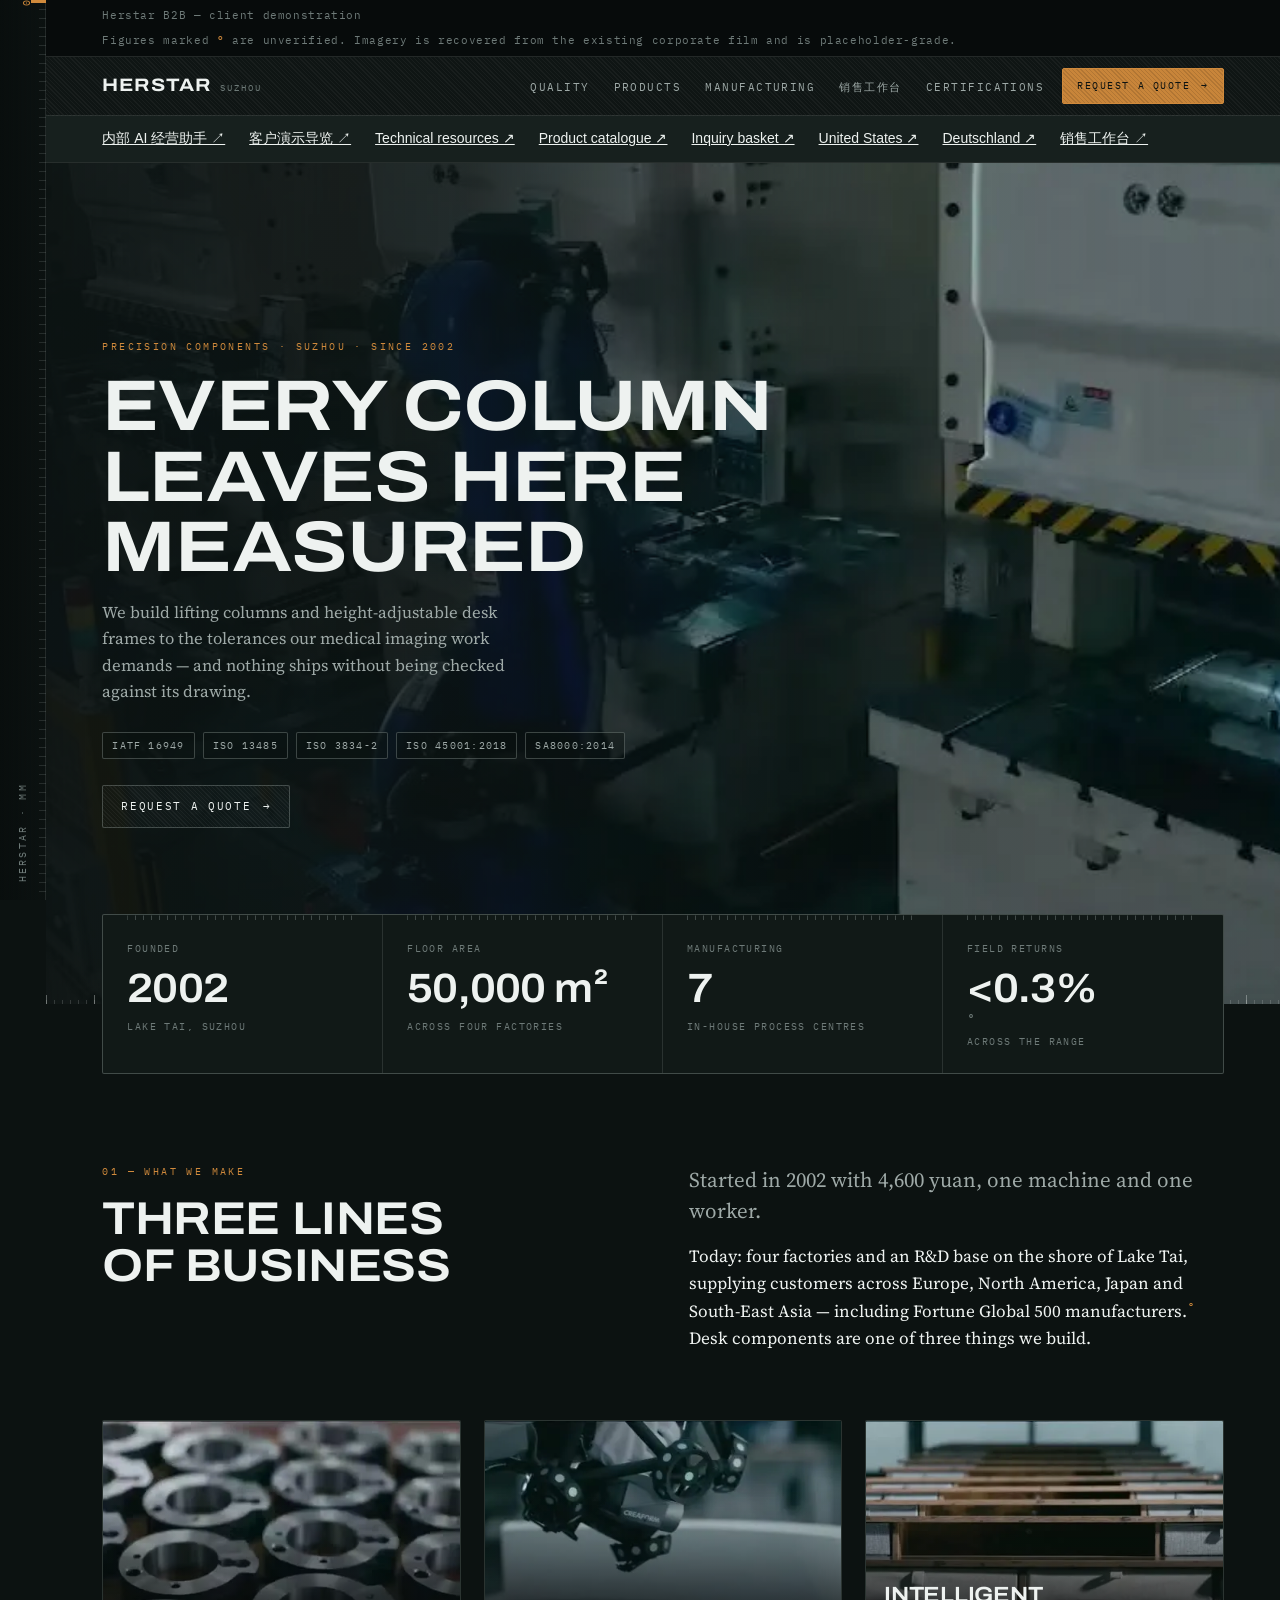
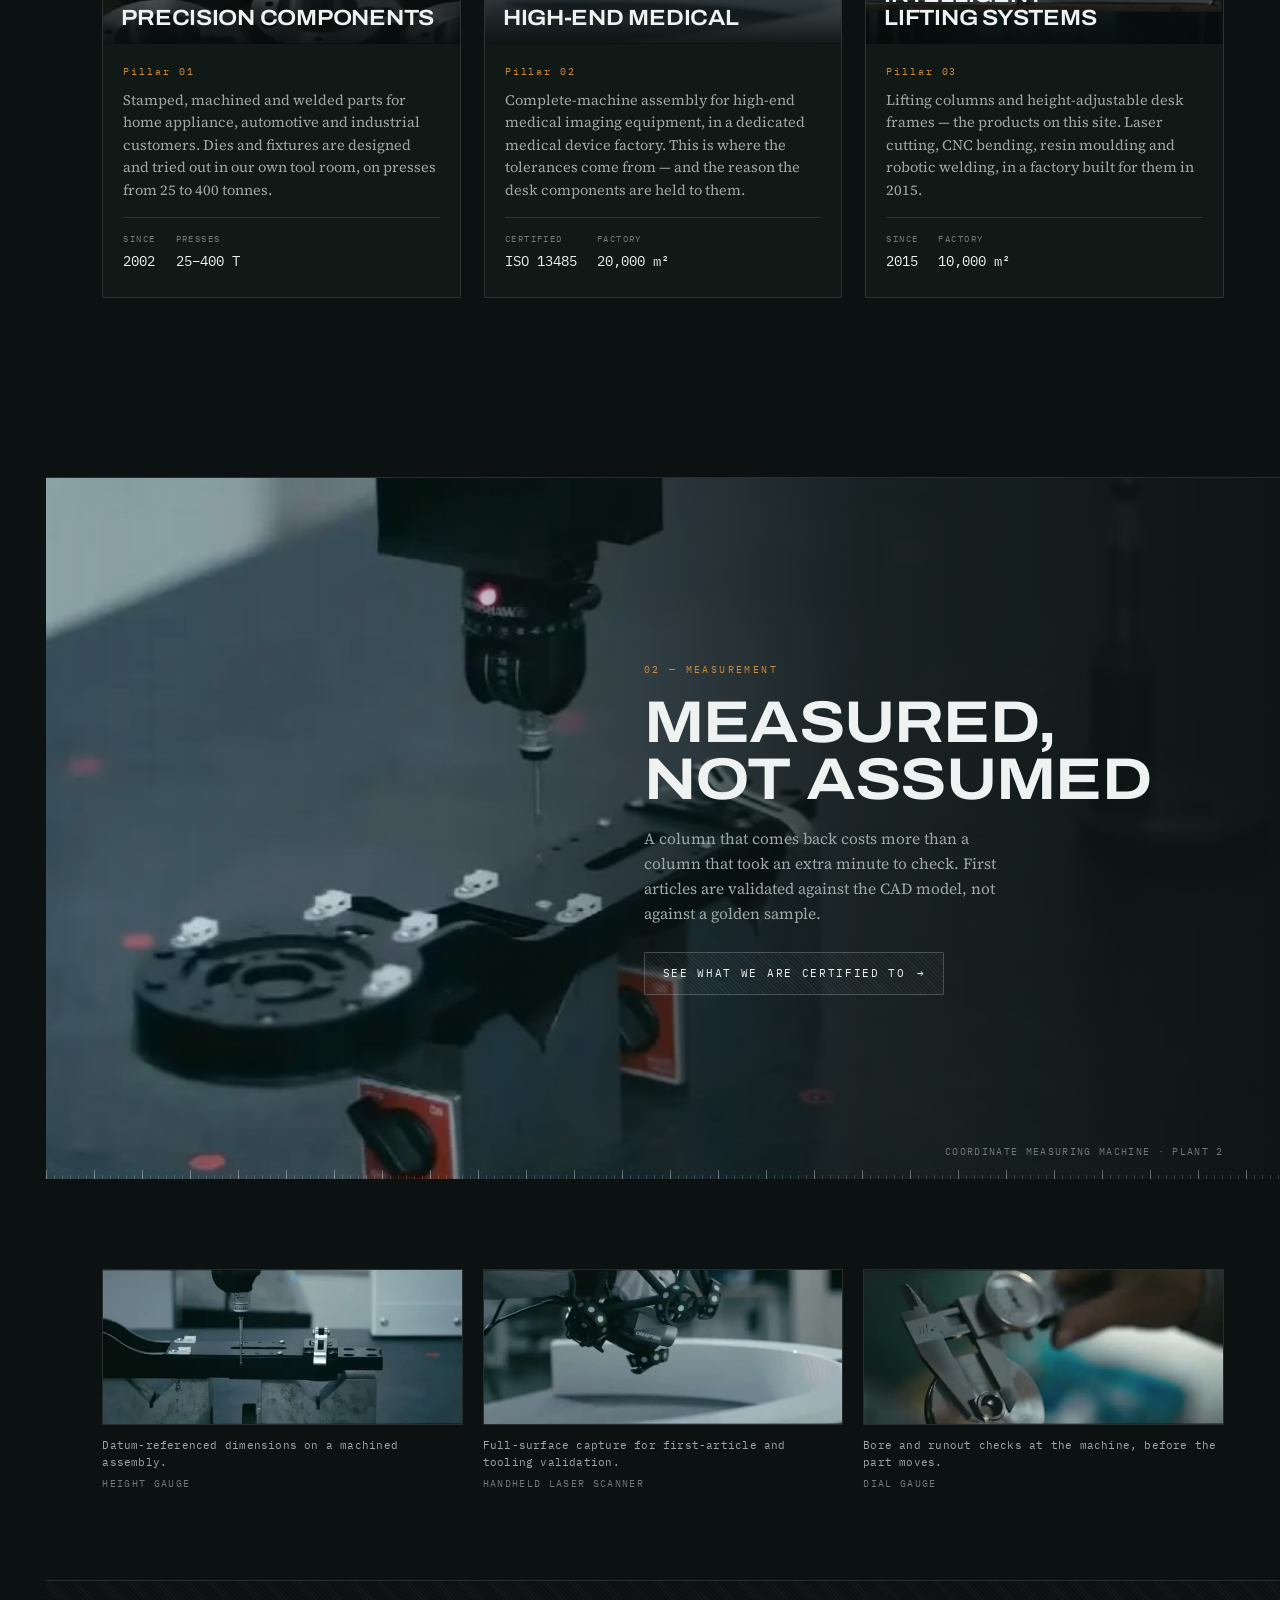
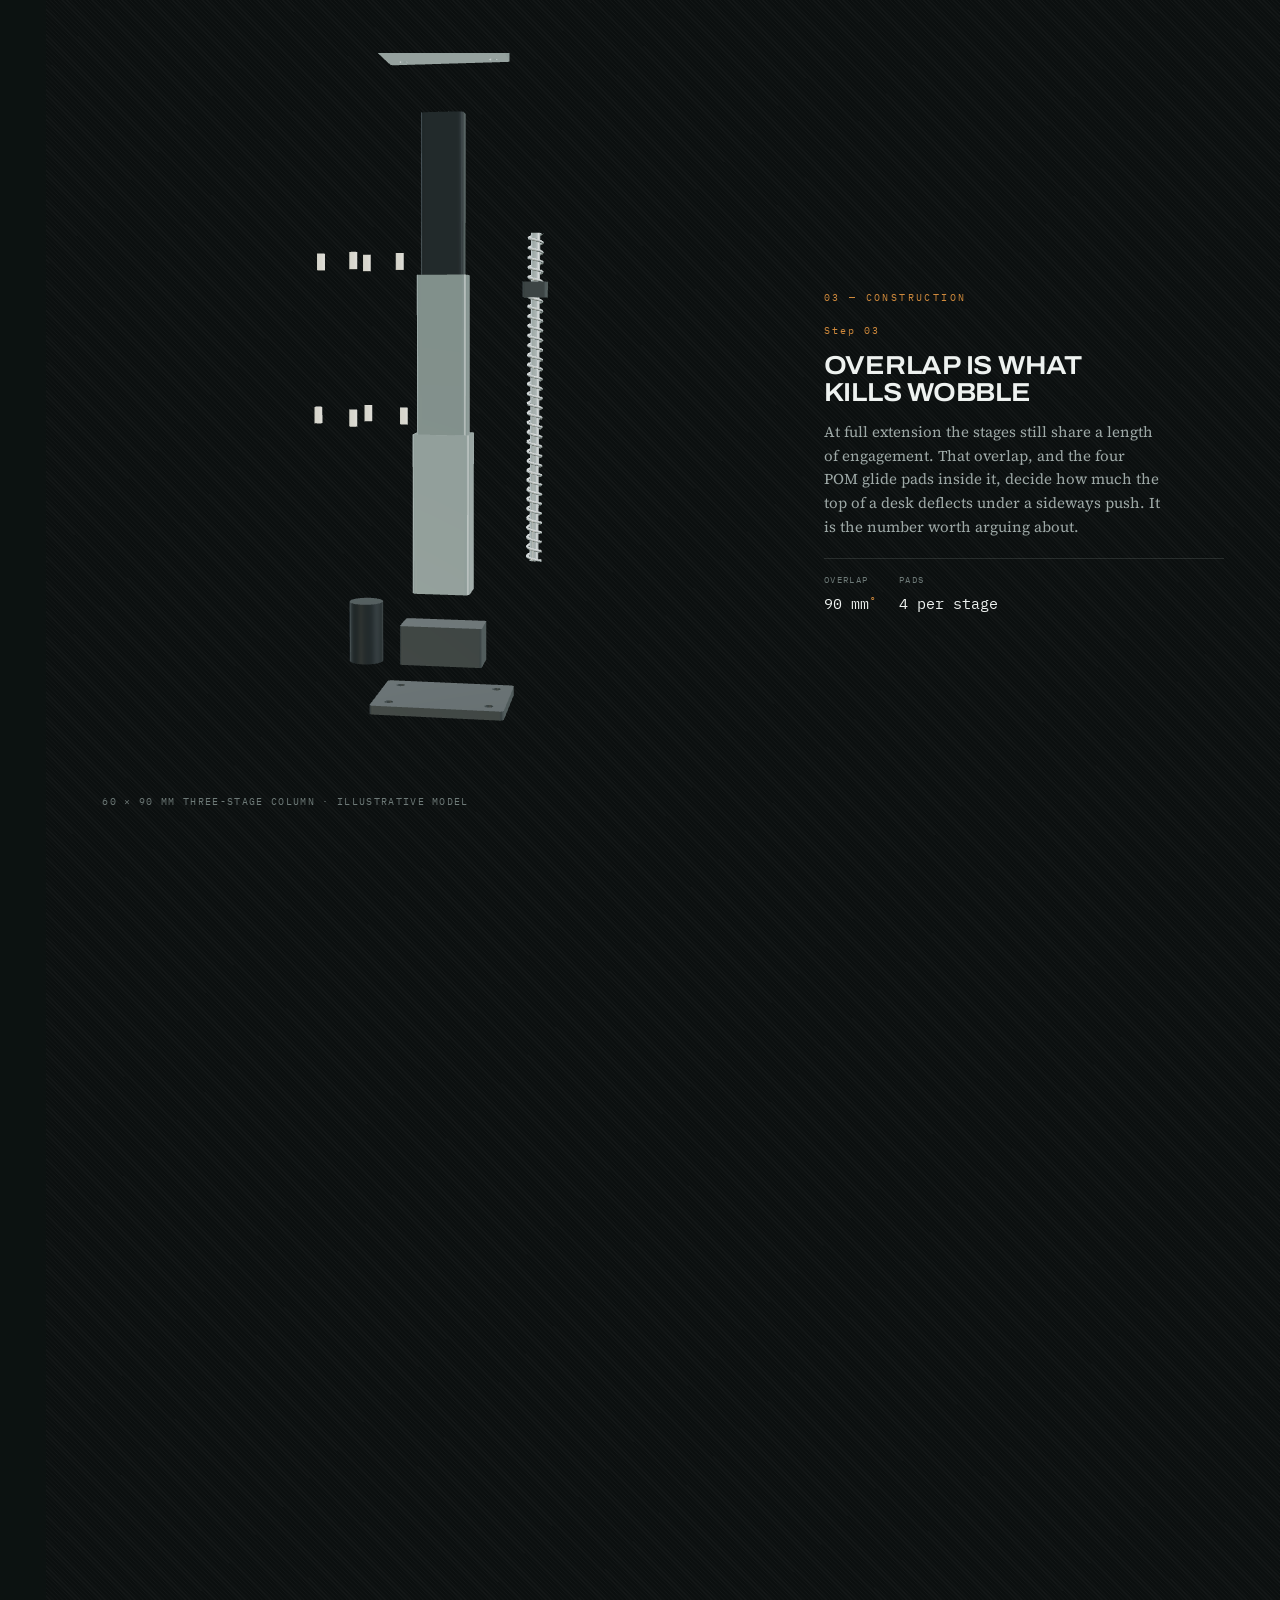
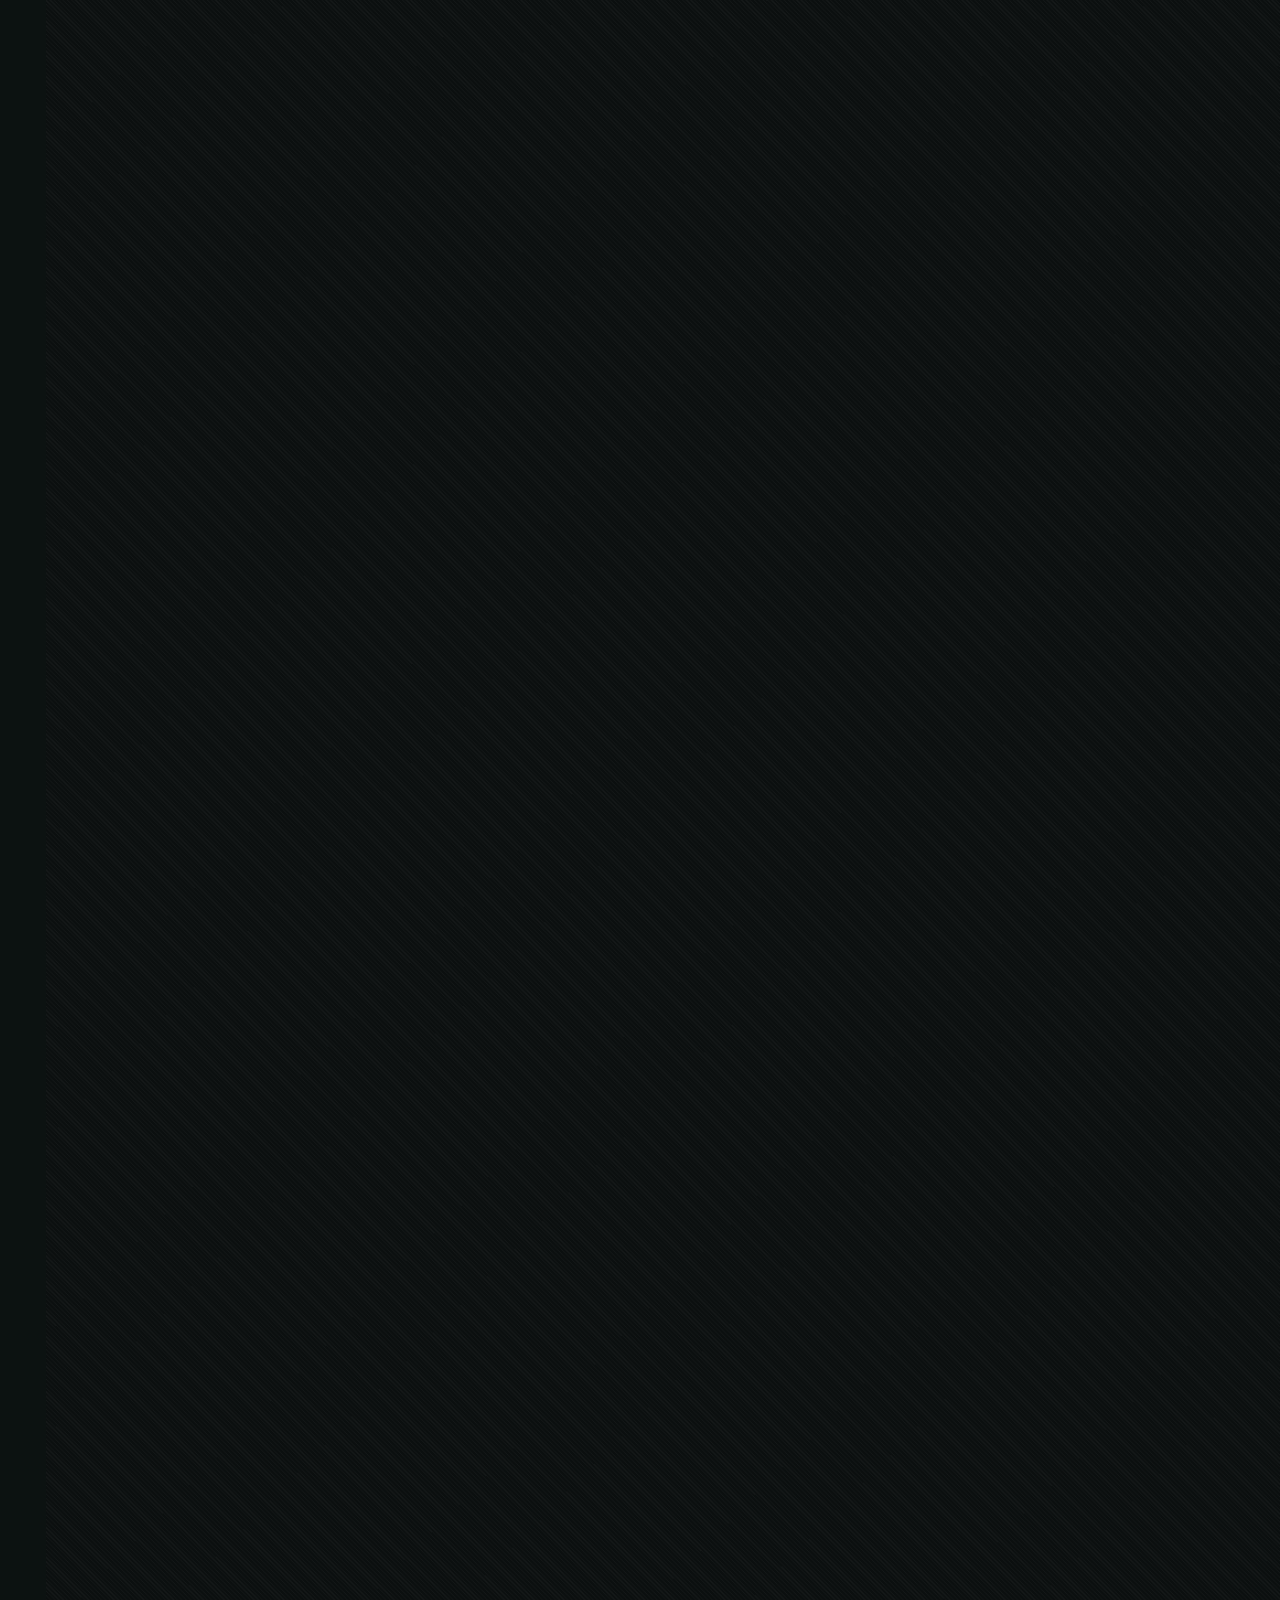
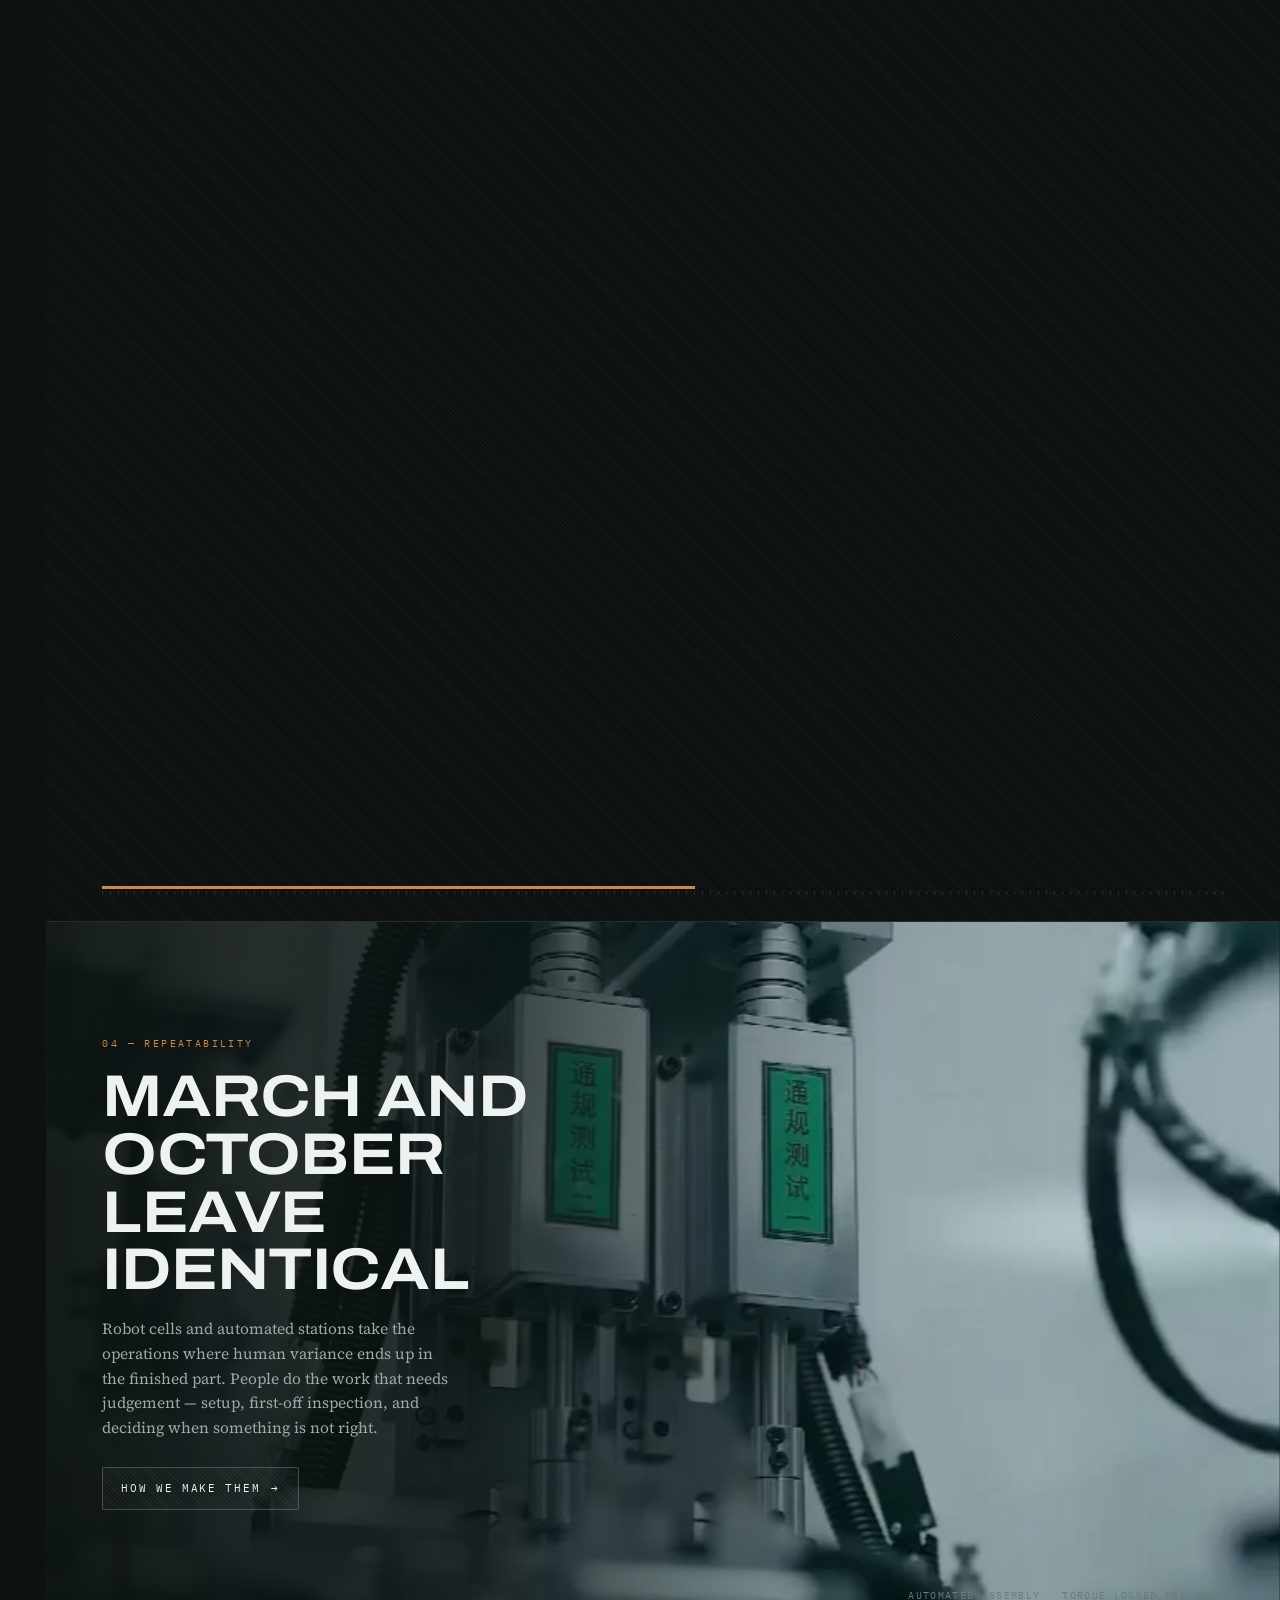
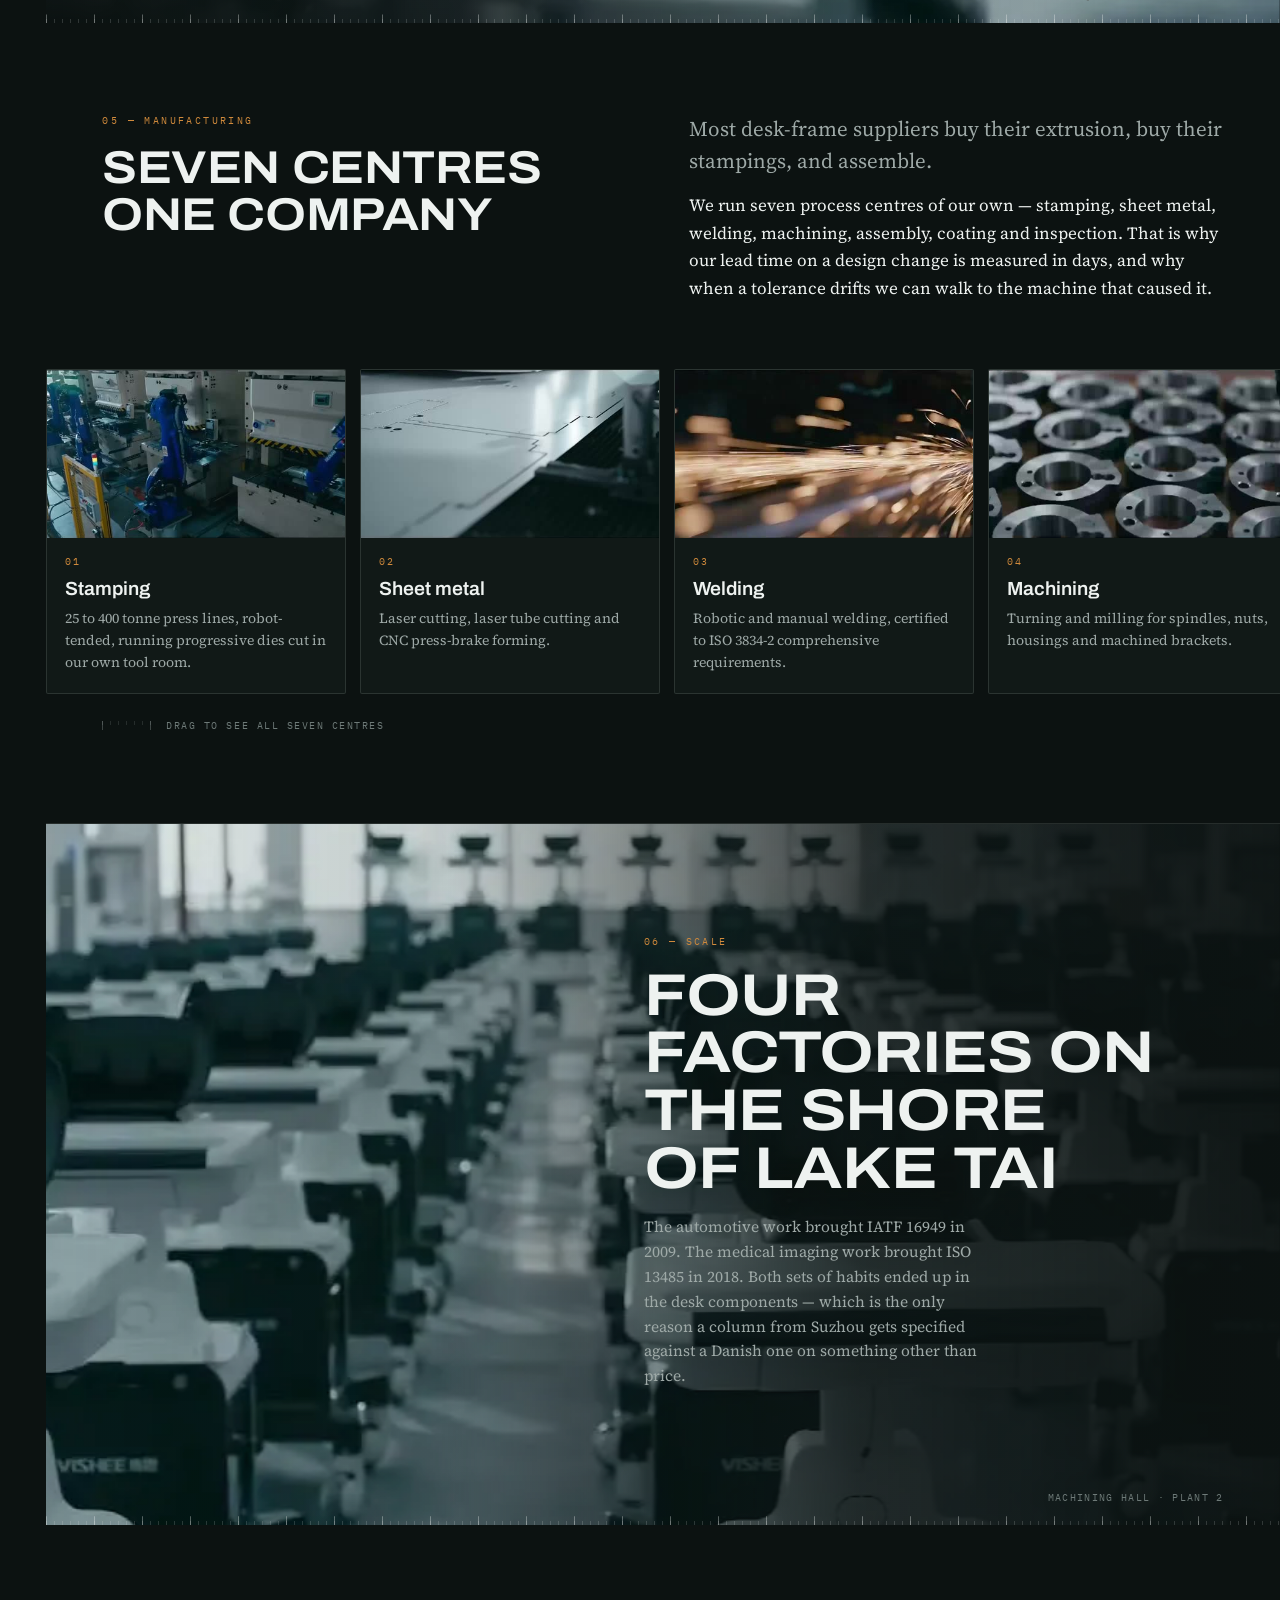
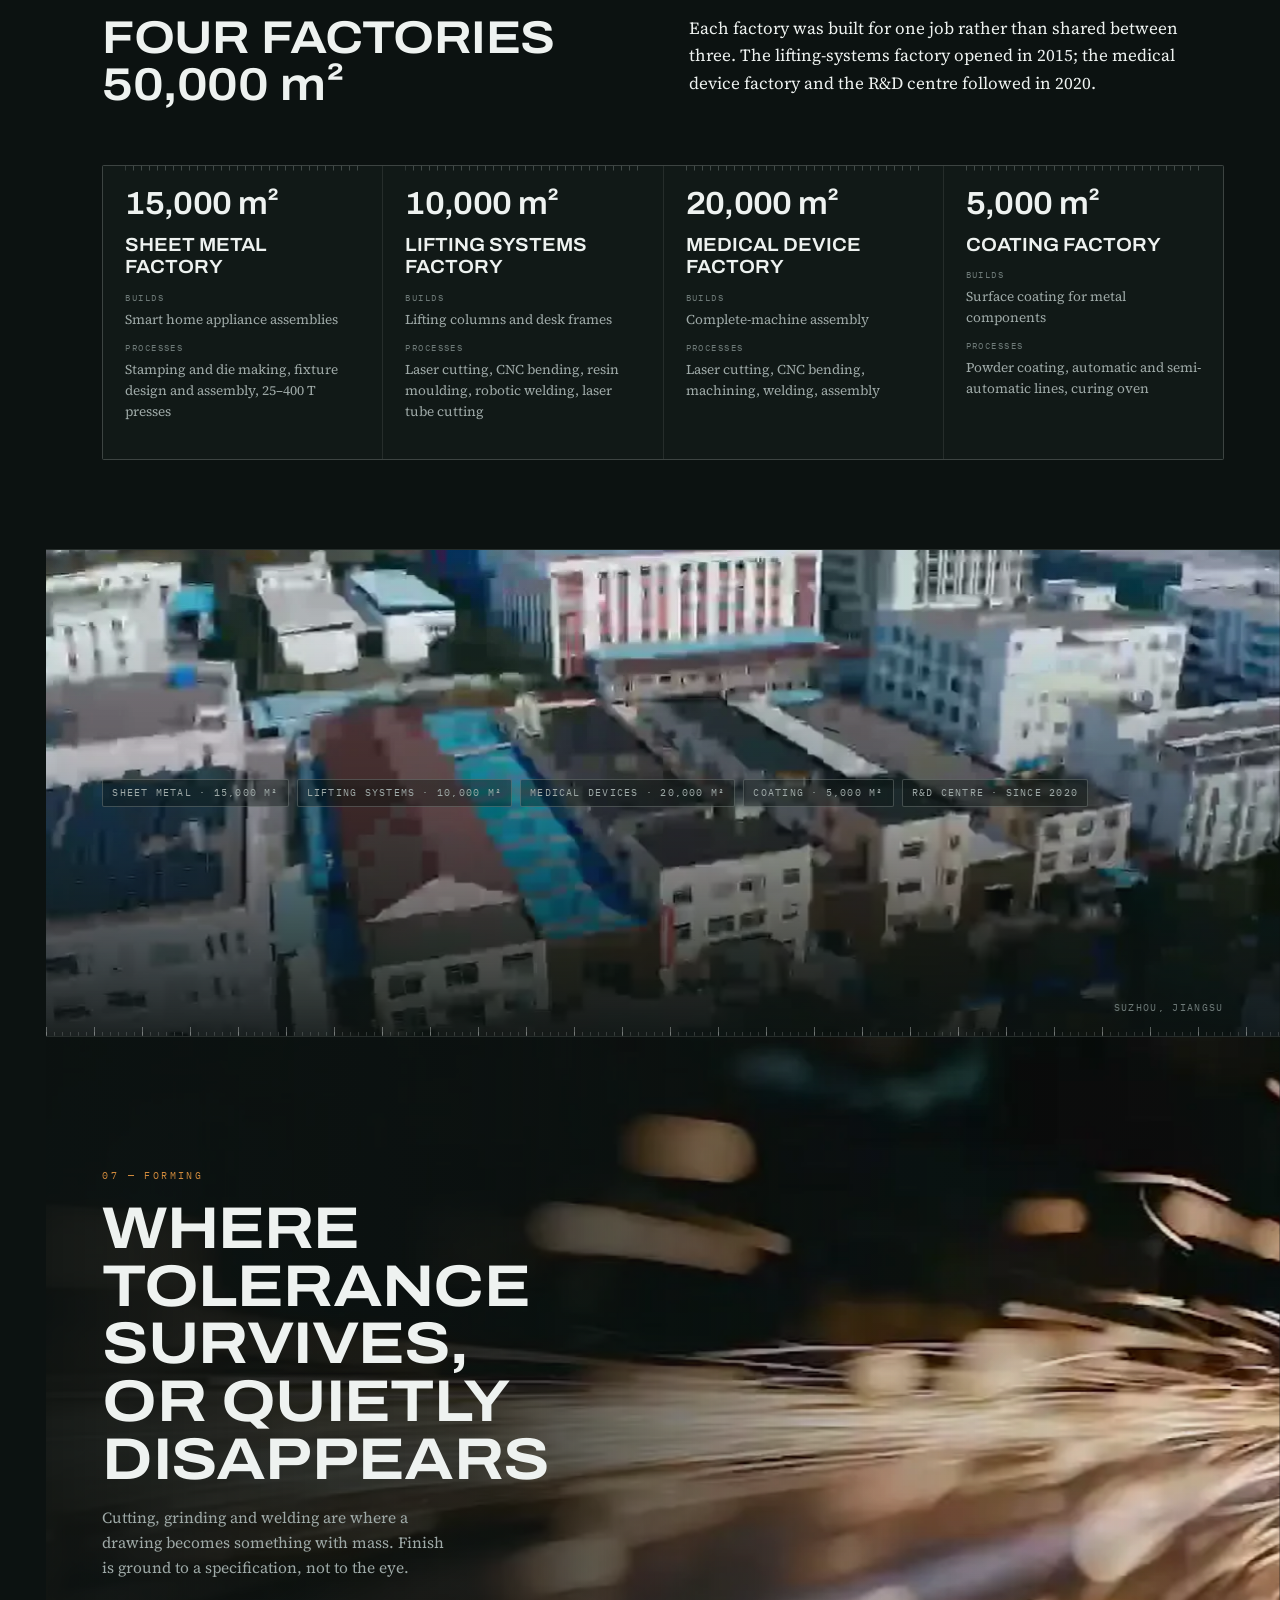
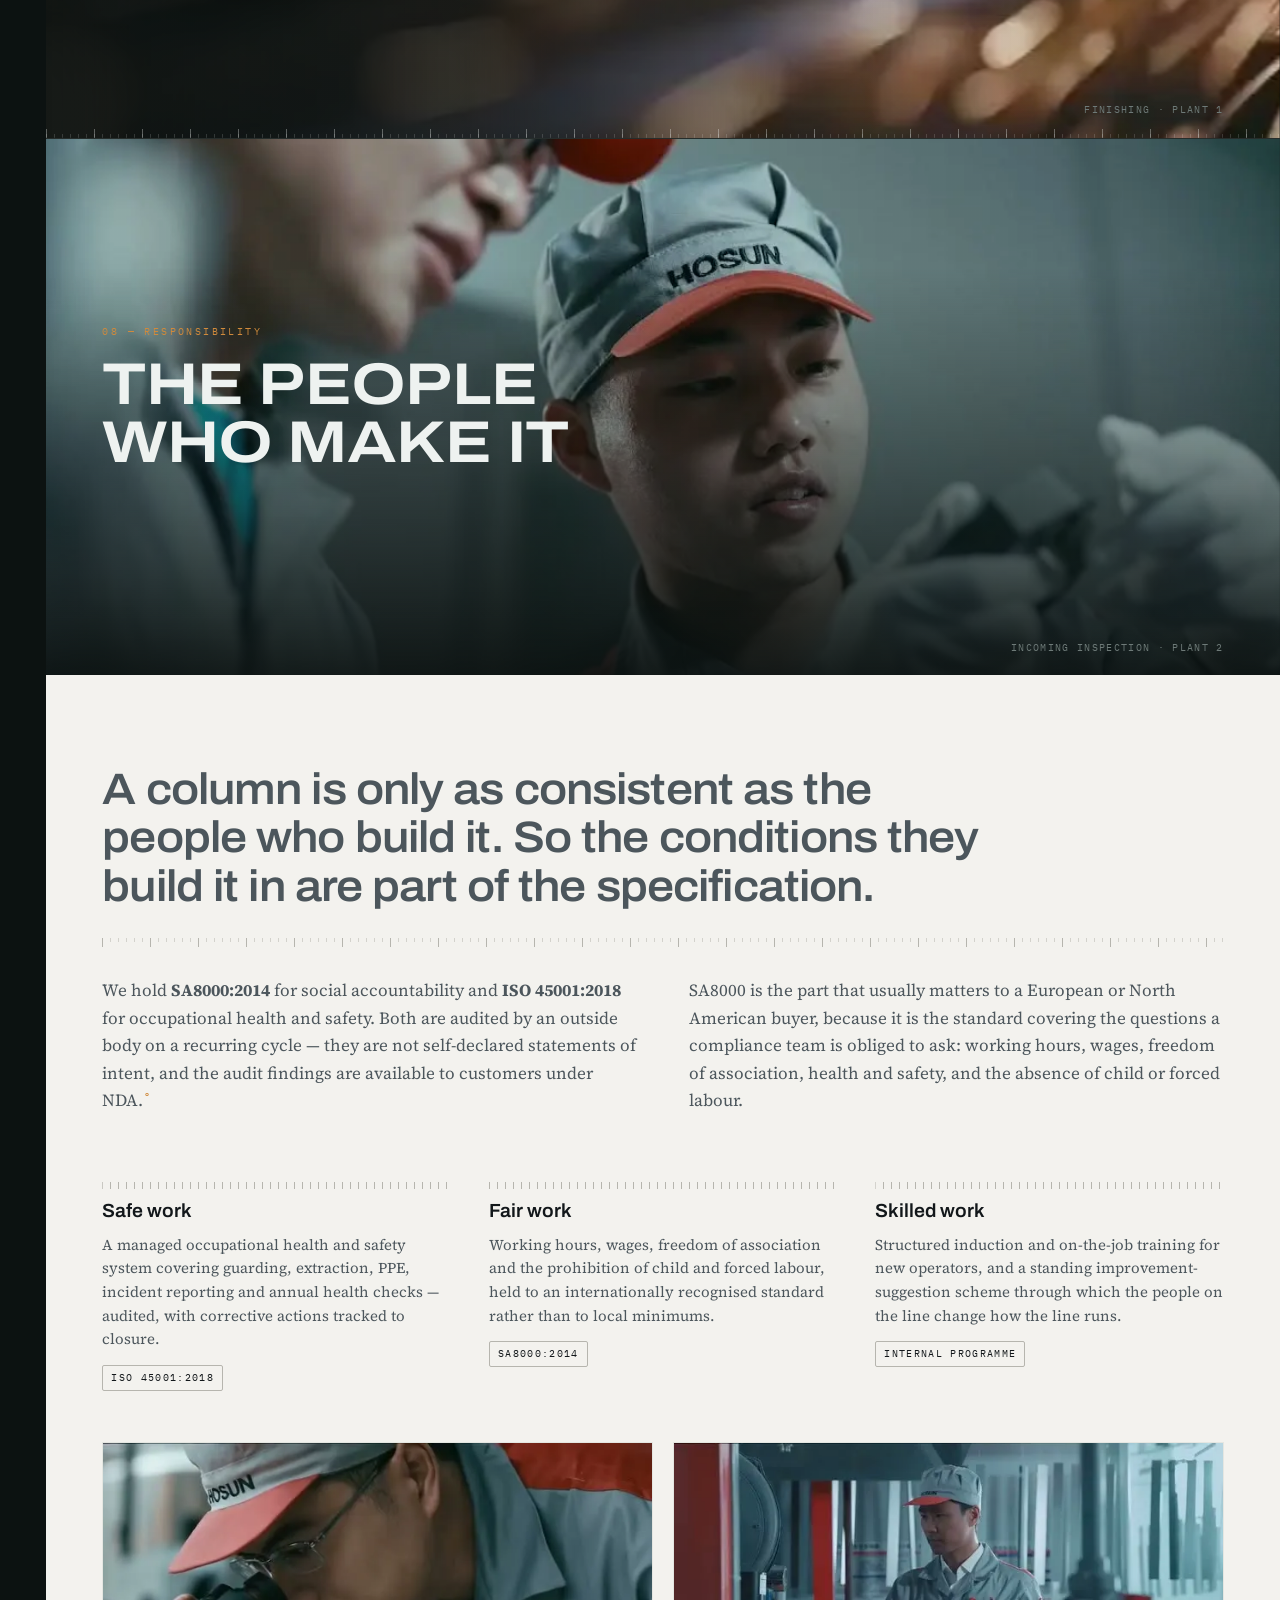
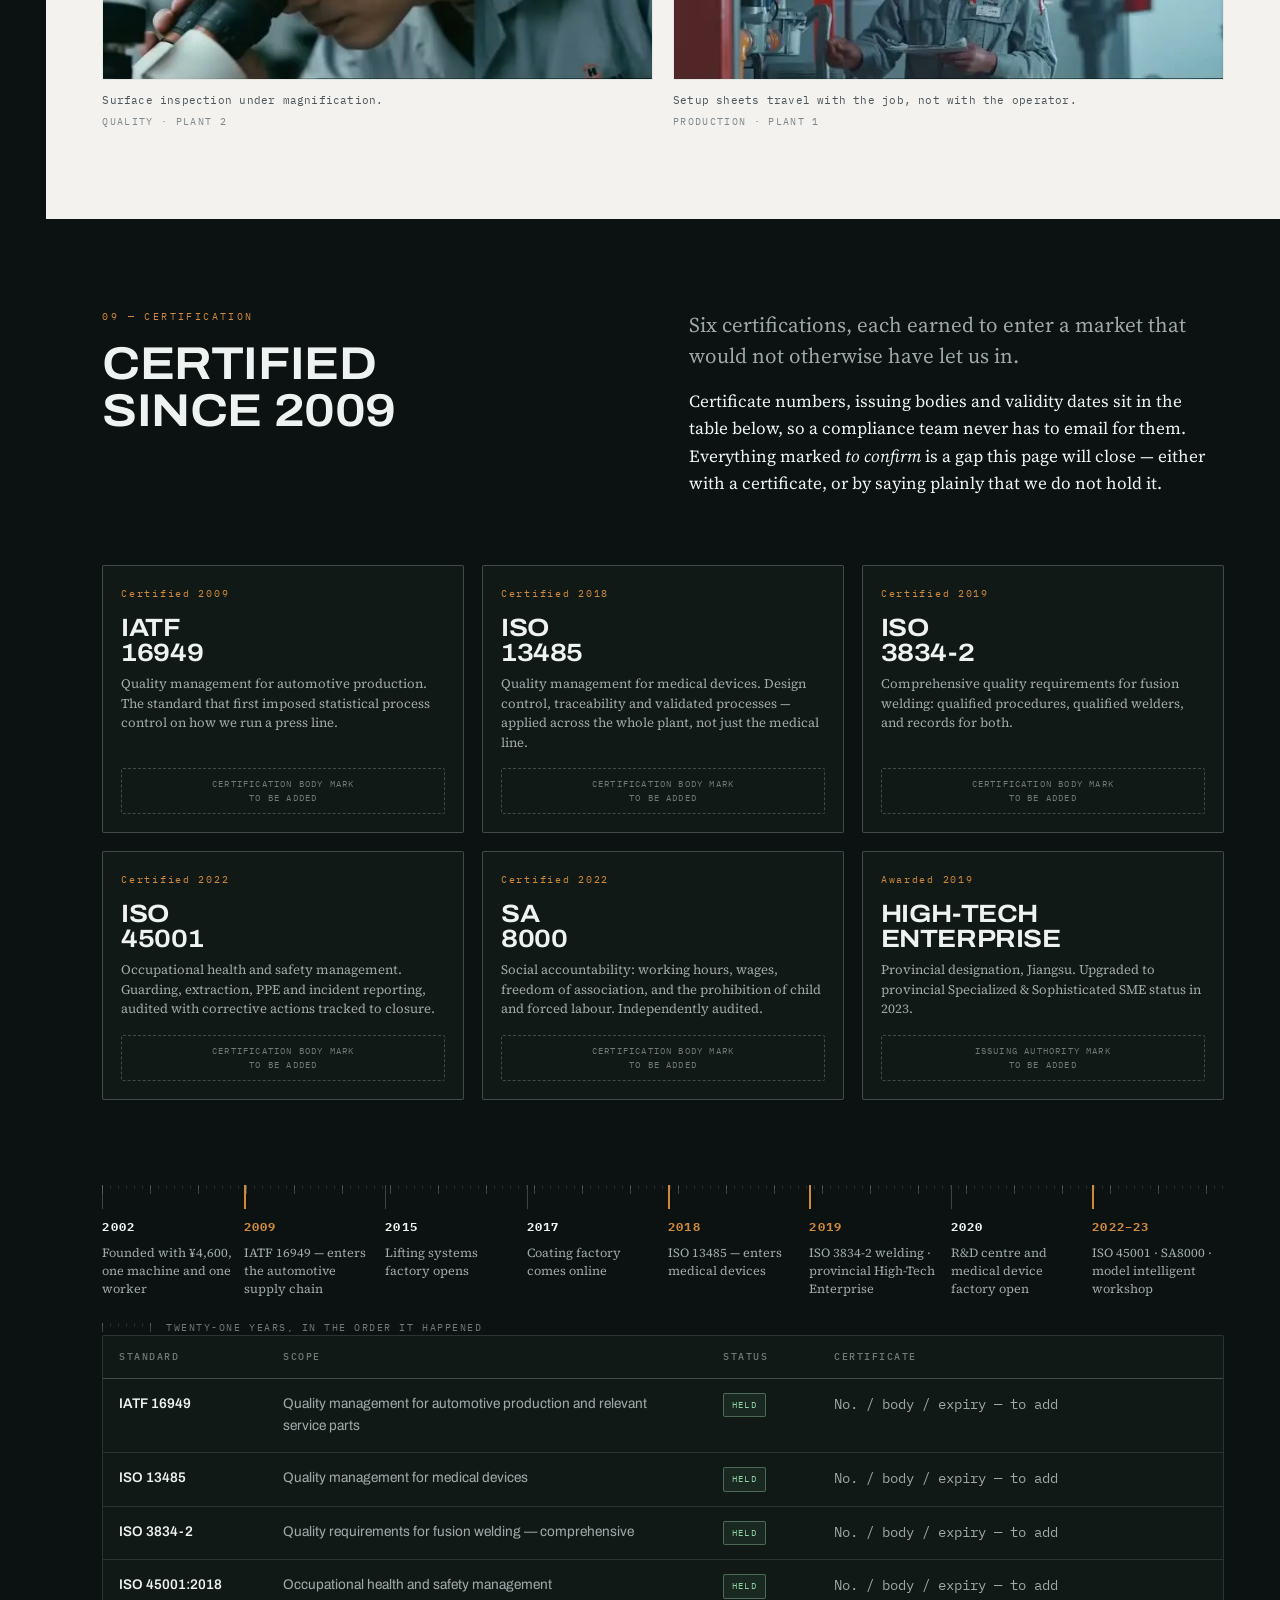
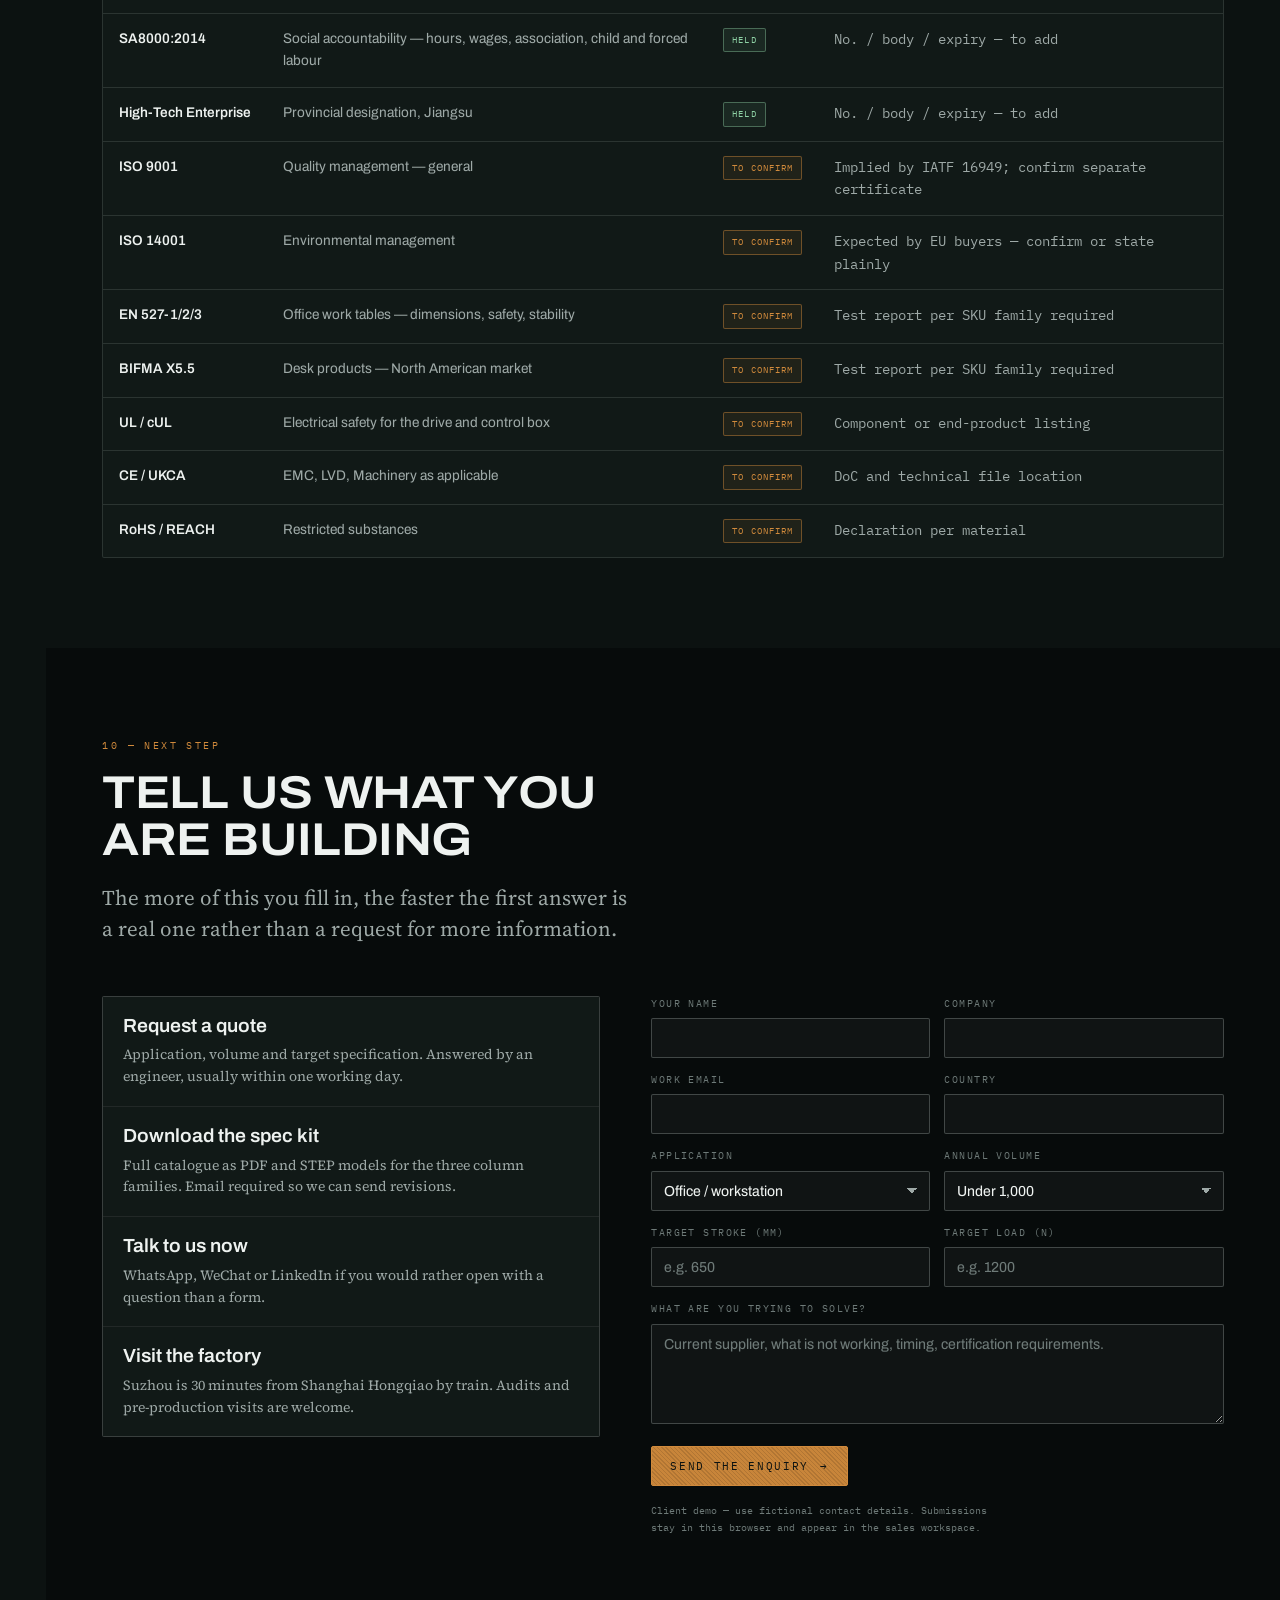
==== commit bdced963: "Add internal operations assistant and scheduled report demo" ====
--- a/demo/index.html
+++ b/demo/index.html
@@ -43,7 +43,7 @@
 </header>
 
 <main id="top">
-<div class="demo-shortcuts"><a href="portal.html#guide">客户演示导览 ↗</a><a href="portal.html#resources">Technical resources ↗</a><a href="portal.html#catalog">Product catalogue ↗</a><a href="portal.html#inquiry">Inquiry basket ↗</a><a href="us.html">United States ↗</a><a href="de.html">Deutschland ↗</a><a href="portal.html#admin">销售工作台 ↗</a></div>
+<div class="demo-shortcuts"><a href="operations/index.html#assistant">内部 AI 经营助手 ↗</a><a href="portal.html#guide">客户演示导览 ↗</a><a href="portal.html#resources">Technical resources ↗</a><a href="portal.html#catalog">Product catalogue ↗</a><a href="portal.html#inquiry">Inquiry basket ↗</a><a href="us.html">United States ↗</a><a href="de.html">Deutschland ↗</a><a href="portal.html#admin">销售工作台 ↗</a></div>
 
   <!-- ===================== 00 HERO ===================== -->
   <section class="chapter hero" data-ch="00">
